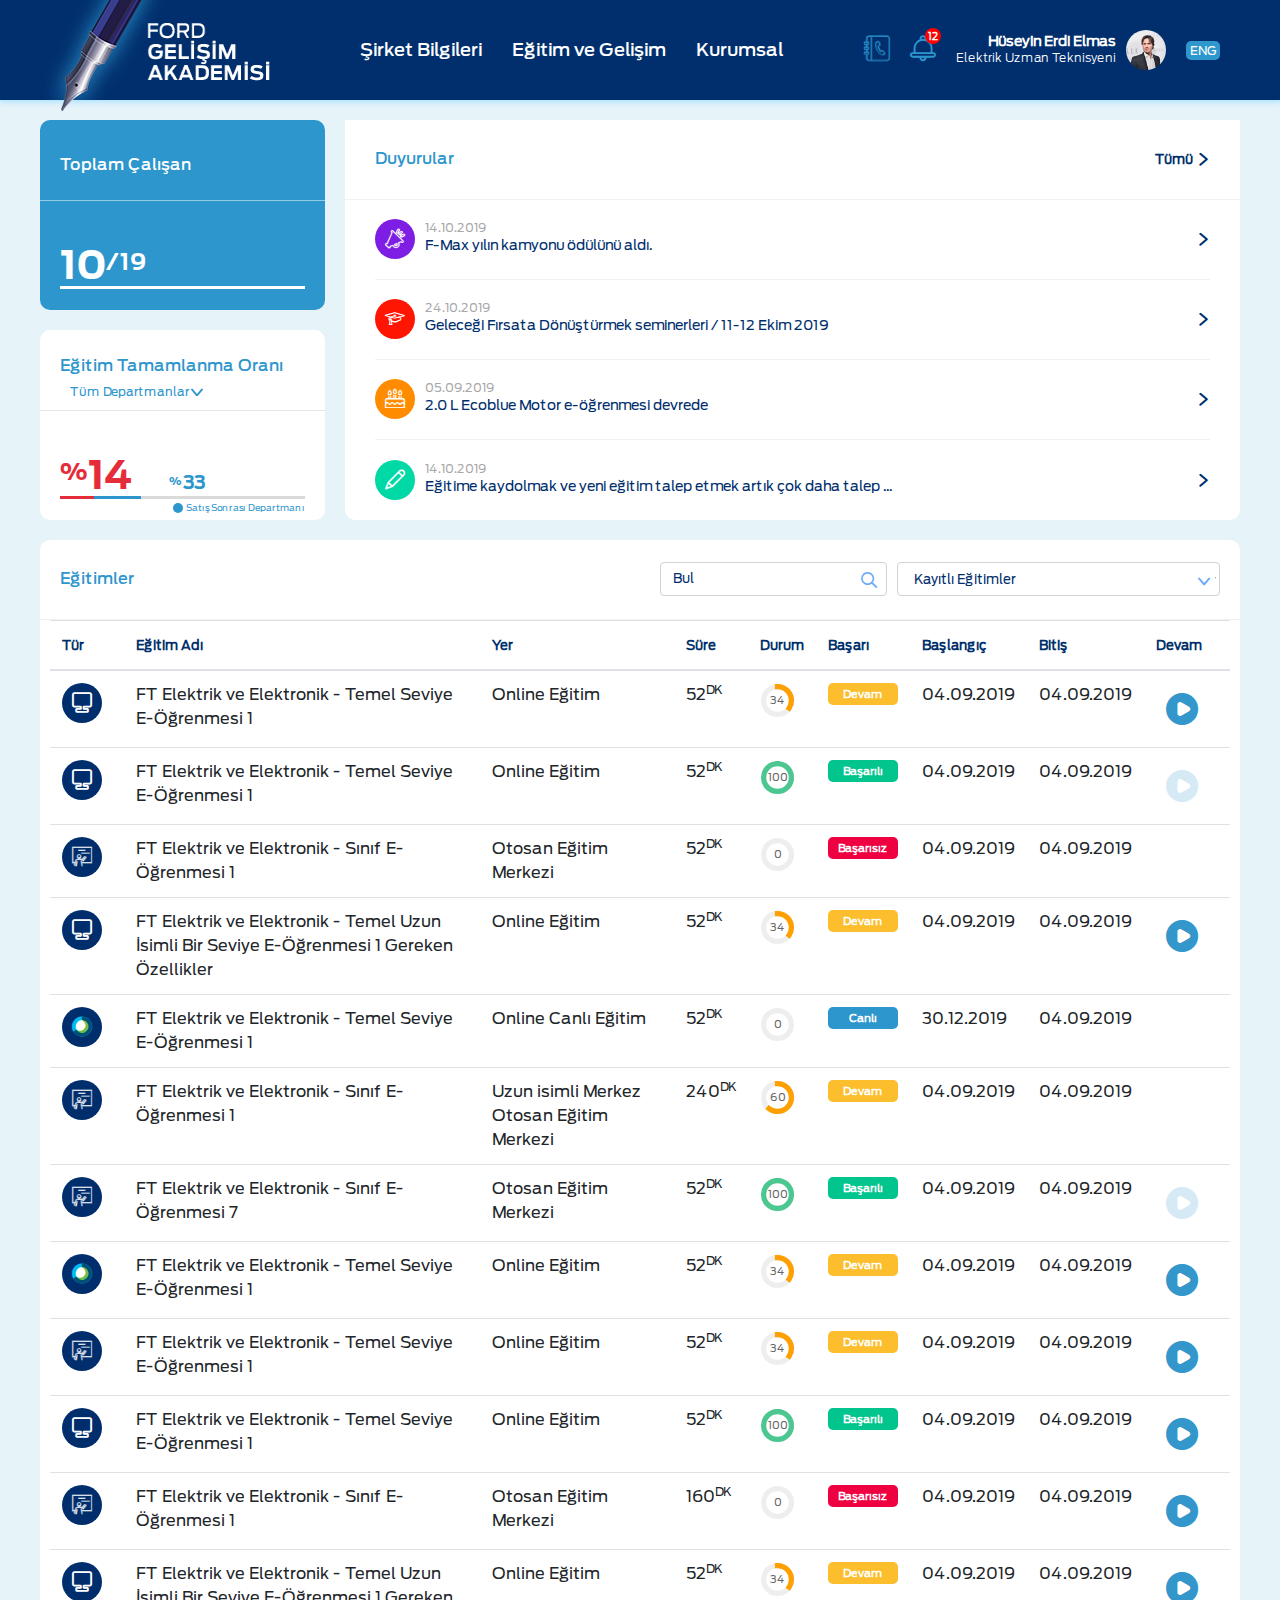
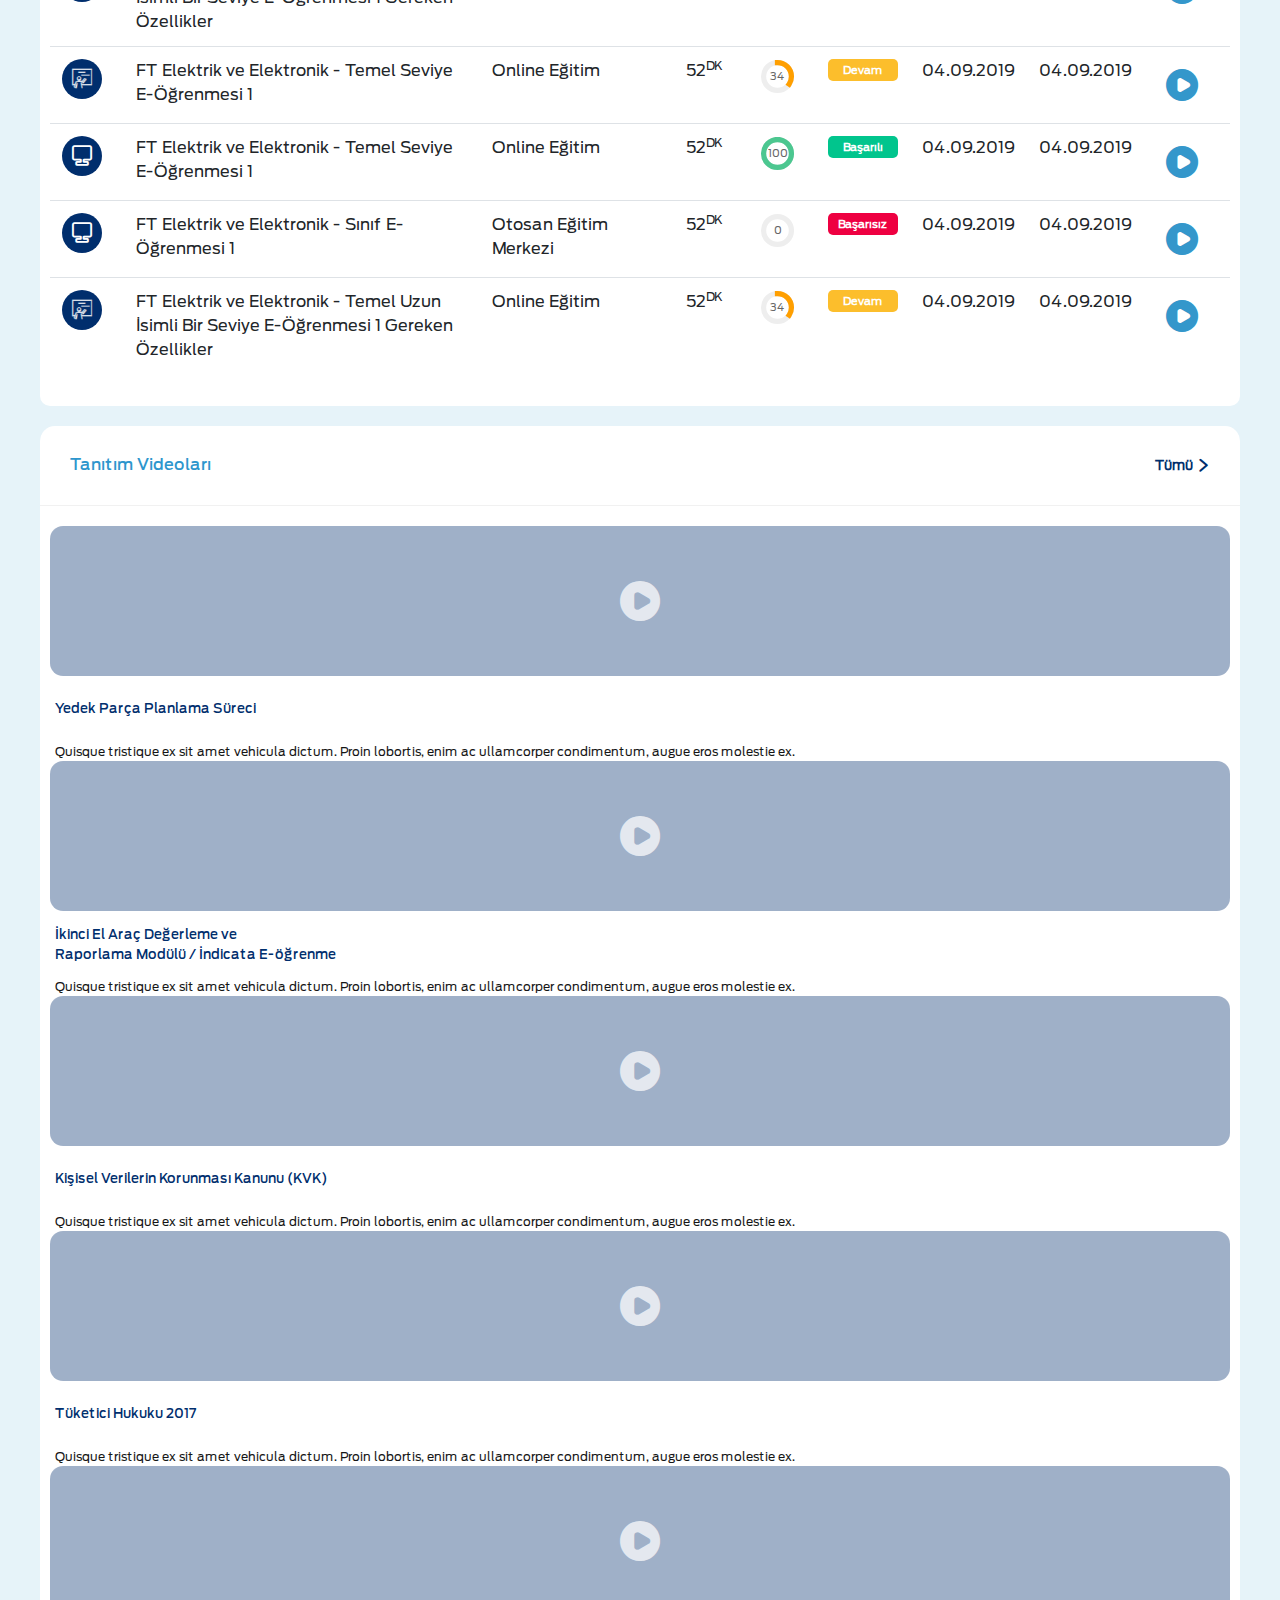
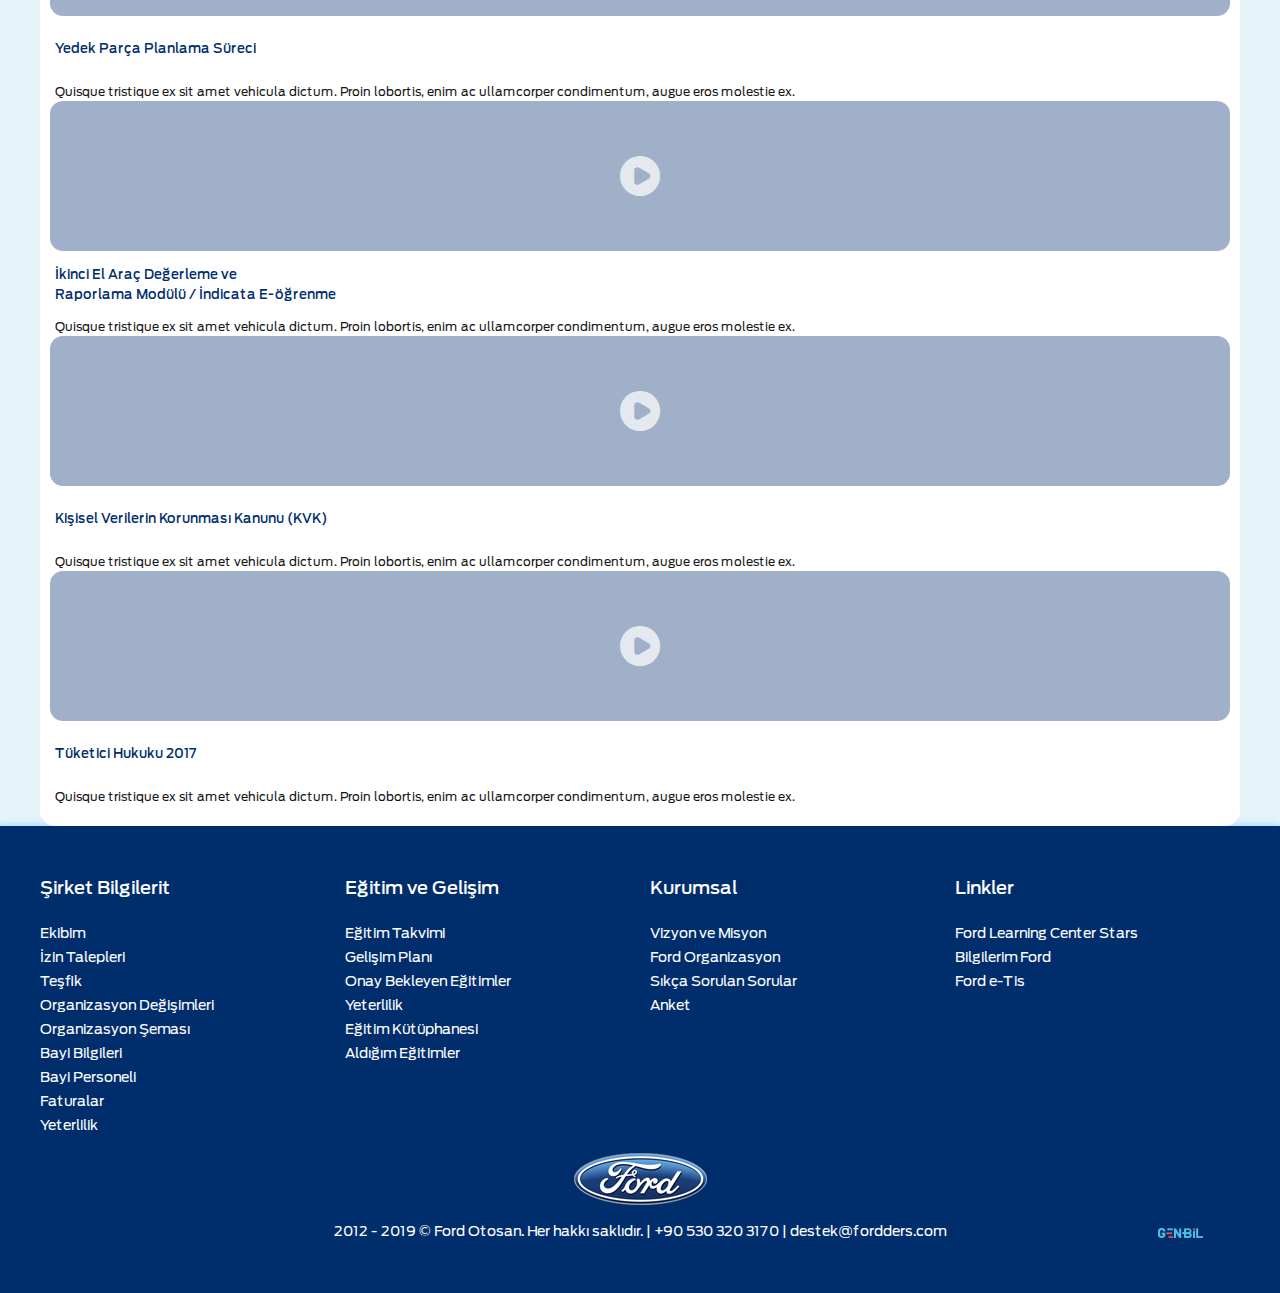
==== index.html @ c9243ebb "init" ====
﻿<!DOCTYPE html>
<html>
<head>
	<title>Ford - Personel</title>
	<meta name="viewport" content="width=device-width, initial-scale=1.0">
	<link rel="stylesheet" href="https://cdn.datatables.net/1.10.20/css/dataTables.bootstrap4.min.css">
	<link rel="stylesheet" href="https://cdn.datatables.net/responsive/2.2.3/css/responsive.bootstrap4.min.css">
	<link href="css/style.css" rel="stylesheet">
	<script src="js/jquery-3.4.1.min.js"></script>
</head>
<body>
	<header>
		<div class="container">
			<div class="row align-items-center">
				<div class="col-5 col-sm-12 col-md-3 col-lg-3 logoArea">
					<img src="img/ford-gelisim-akademi-logo.png" class="img-fluid" alt="Ford Gelişim Akademi" style="margin-bottom: -4%;"/>
				</div>
				<div class="col-xs-12 col-sm-12 col-md-5 col-lg-5 d-none d-md-block d-lg-block">
					<ul class="nav">
						<li>
							<a href="#">Şirket Bilgileri</a>
							<ul>
								<li>
									<a href="#">
										<span class="icon-icon-menu-team"></span> Ekibim
									</a>
								</li>
								<li>
									<a href="#">
										<span class="icon-icon-menu-holiday"></span> İzin Talepleri
									</a>
								</li>
								<li>
									<a href="#">
										<span class="icon-icon-menu-promotion"></span> Teşvik
									</a>
								</li>
								<li>
									<a href="#">
										<span class="icon-icon-menu-organisation-chart"></span> Organizasyon Değişimleri
									</a>
								</li>
								<li>
									<a href="#">
										<span class="icon-icon-menu-organisation"></span> Organizasyon Şeması
									</a>
								</li>
								<li>
									<a href="#">
										<span class="icon-icon-menu-distrubuter"></span> Bayi Bilgileri
									</a>
								</li>
								<li>
									<a href="#">
										<span class="icon-icon-menu-general"></span> Bayi Personeli
									</a>
								</li>
								<li>
									<a href="#">
										<span class="icon-icon-menu-bill"></span> Faturalar
									</a>
								</li>
							</ul>
						</li>
						<li>
							<a href="#">Eğitim ve Gelişim</a>
							<ul>
								<li>
									<a href="#">
										<span class="icon-icon-menu-calendar"></span> Eğitim Takvimi
									</a>
								</li>
								<li>
									<a href="#">
										<span class="icon-icon-menu-improvement"></span> Gelişim Planı
									</a>
								</li>
								<li>
									<a href="#">
										<span class="icon-icon-table-approve"></span> Onay Bekleyen Eğitimler
									</a>
								</li>
								<li>
									<a href="#">
										<span class="icon-icon-menu-qualification"></span> Yeterlilik
									</a>
								</li>
								<li>
									<a href="#">
										<span class="icon-icon-menu-library"></span> Eğitim Kütüphanesi
									</a>
								</li>
								<li>
									<a href="#">
										<span class="icon-icon-menu-achived"></span> Aldığım Eğitimler
									</a>
								</li>
							</ul>
						</li>
						<li>
							<a href="#">Kurumsal</a>
							<ul>
								<li>
									<a href="#">
										<span class="icon-icon-menu-vision"></span> Vizyon ve Misyon
									</a>
								</li>
								<li>
									<a href="#">
										<span class="icon-icon-menu-organisation"></span> Ford Organizasyon
									</a>
								</li>
								<li>
									<a href="#">
										<span class="icon-icon-menu-faq"></span> Sıkça Sorulan Sorular
									</a>
								</li>
								<li>
									<a href="#">
										<span class="icon-icon-menu-survey"></span> Anket
									</a>
								</li>
							</ul>
						</li>
					</ul>
				</div>
				<div class="col-7 col-sm-7 col-md-4 col-lg-4">
					<ul class="notif">
						<li><a href="#"><span class="icon-icon-guide"></span></a></li>
						<li class="natificationSubMenu">
							<a href="#">
								<span class="icon-icon-natification"></span>
								<span class="badge badge-pill badge-danger noti-icon-badge">12</span>
							</a>
							<div class="natificationList">
								<div class="natificationTitle">Bildirimler</div>
								<a href="#" class="natification-link">
									<div class="natificationPaddingArea">
										<div class="natificationButton">
											<div class="natificationTextArea">
												<div class="natificationIcon"><span class="icon-icon-training-web"></span></div>
												<div class="natificationInfo">
													<div class="natificationBaslik">Rekabet Eğitimi</div>
													<div class="natificationDesc">Yeni Online Eğitim videosu
														eklenmiştir. </div>
												</div>
											</div>
										</div>
									</div>
								</a>
								<a href="#" class="natification-link">
									<div class="natificationPaddingArea">
										<div class="natificationButton">
											<div class="natificationTextArea">
												<div class="natificationIcon"><span class="icon-icon-table-request"></span></div>
												<div class="natificationInfo">
													<div class="natificationBaslik">Eğitim Talebi</div>
													<div class="natificationDesc">Emre Ayman, FT Elektirik Elektronik
														Online Eğitimi talep etmiştir.</div>
												</div>
											</div>
										</div>
									</div>
								</a>
								<a href="#" class="natification-link duyuru">
									<div class="natificationPaddingArea">
										<div class="natificationButton">
											<div class="natificationTextArea">
												<div class="natificationIcon"><span class="icon-icon-news-announcement"></span></div>
												<div class="natificationInfo">
													<div class="natificationBaslik">Duyuru</div>
													<div class="natificationDesc">2.0 L Ecoblue motor online eğitim
														videosu 15 Eylül’de yayında.</div>
												</div>
											</div>
										</div>
									</div>
								</a>
								<a href="#" class="allnatification-link text-center">
									<div class="allnatification-link-title">Tümünü Göster</div>
								</a>
							</div>
						</li>
						<li class="d-none d-md-block d-lg-block">
							<a href="#">
								<div class="userArea">
									<div class="userInfoArea text-right">
										<div class="userName">Hüseyin Erdi Elmas</div>
										<div class="userTitle">Elektrik Uzman Teknisyeni</div>
									</div>
									<div class="userImgArea">
										<div class="userImg" style="background-image: url('img/user-image.jpg')"></div>
									</div>
								</div>
							</a>
							<ul class="userSubmenu">
								<li>
									<a href="#">
										<span class="icon-icon-menu-personal"></span> Genel Bilgiler
									</a>
								</li>
								<li>
									<a href="#">
										<span class="icon-icon-menu-contact"></span> İletişim Bilgileri
									</a>
								</li>
								<li>
									<a href="#">
										<span class="icon-icon-menu-other"></span> Diğer Bilgiler
									</a>
								</li>
								<li>
									<a href="#">
										<span class="icon-icon-menu-settings"></span> Ayarlar
									</a>
								</li>
								<li>
									<a href="#">
										<span class="icon-icon-menu-password"></span> Şifre Değiştirme
									</a>
								</li>
								<li class="cikisButonu">
									<a href="#">
										<span class="icon-icon-menu-logout"></span> Çıkış
									</a>
								</li>
							</ul>
						</li>
						<li class="lang d-none d-md-block d-lg-block">
							<a href="#">ENG</a>
							<ul>
								<li>
									<a href="#">
										<span class="icon-icon-lang-turkish"><span class="path1"></span><span class="path2"></span><span class="path3"></span></span> Türkçe
									</a>
								</li>
								<li>
									<a href="#">
										<span class="icon-icon-lang-english"><span class="path1"></span><span class="path2"></span><span class="path3"></span><span class="path4"></span><span class="path5"></span><span class="path6"></span><span class="path7"></span><span class="path8"></span><span class="path9"></span><span class="path10"></span><span class="path11"></span><span class="path12"></span><span class="path13"></span><span class="path14"></span><span class="path15"></span><span class="path16"></span><span class="path17"></span><span class="path18"></span></span> English
									</a>
								</li>
								<li>
									<a href="#">
										<span class="icon-icon-lang-francais"><span class="path1"></span><span class="path2"></span><span class="path3"></span></span> Français
									</a>
								</li>
								<li>
									<a href="#">
										<span class="icon-icon-lang-deutsch"><span class="path1"></span><span class="path2"></span><span class="path3"></span></span> Deutsch
									</a>
								</li>
								<li>
									<a href="#">
										<span class="icon-icon-lang-russian"><span class="path1"></span><span class="path2"></span><span class="path3"></span></span> Pусский
									</a>
								</li>
							</ul>
						</li>
						<li>
							<div class="menu-toggle" id="menu-toggle"><i class="fa fa-bars" aria-hidden="true"></i></div>
						</li>
					</ul>
				</div>
			</div>
		</div>
	</header>
	<div class="mobilMenu">
		<nav>
			
			<div class="row">
				<div class="col-md-12">
					<div class="userArea">
						<div class="userImgArea">
							<div class="userImg" style="background-image: url('img/user-image.jpg')"></div>
						</div>
						<div class="userInfoArea">
							<div class="userName">Hüseyin Erdi Elmas</div>
							<div class="userTitle">Elektrik Uzman Teknisyeni</div>
						</div>
					</div>
				</div>
			</div>
			<div class="row">
				<div class="col-md-12 bt-view">
					<div class="duyuru_box" onclick="showMobilMenu('1')">
						<div class="duyuru_baslik" id="duyuru_baslik_1">Profil</div>
						<div class="minus" id="minus_mobilnav1" style="display: none"><span class="icon-icon-table-dropdown"></span></div>
						<div class="minus" id="plus_mobilnav1"><span class="icon-icon-detail"></span></div>
					</div>
				</div>
			</div>
			<div class="row" id="table_mobilnav1" style="display: none;">
				<div class="col-md-12">
					<ul class="submenu">
						<li>
							<a href="#">
								<span class="icon-icon-menu-personal"></span> Genel Bilgiler
							</a>
						</li>
						<li>
							<a href="#">
								<span class="icon-icon-menu-contact"></span> İletişim Bilgileri
							</a>
						</li>
						<li>
							<a href="#">
								<span class="icon-icon-menu-other"></span> Diğer Bilgiler
							</a>
						</li>
						<li>
							<a href="#">
								<span class="icon-icon-menu-settings"></span> Ayarlar
							</a>
						</li>
						<li>
							<a href="#">
								<span class="icon-icon-menu-password"></span> Şifre Değiştirme
							</a>
						</li>
						<li class="cikisButonu">
							<a href="#">
								<span class="icon-icon-menu-logout"></span> Çıkış
							</a>
						</li>
					</ul>
				</div>
			</div>
			<div class="row">
				<div class="col-md-12 bt-view">
					<div class="duyuru_box" onclick="showMobilMenu('2')">
						<div class="duyuru_baslik" id="duyuru_baslik_2">Şirket Bilgileri</div>
						<div class="minus" id="minus_mobilnav2" style="display: none"><span class="icon-icon-table-dropdown"></span></div>
						<div class="minus" id="plus_mobilnav2"><span class="icon-icon-detail"></span></div>
					</div>
				</div>
			</div>
			<div class="row" id="table_mobilnav2" style="display: none;">
				<div class="col-md-12">
					<ul class="submenu">
						<li>
							<a href="#">
								<span class="icon-icon-menu-team"></span> Ekibim
							</a>
						</li>
						<li>
							<a href="#">
								<span class="icon-icon-menu-holiday"></span> İzin Talepleri
							</a>
						</li>
						<li>
							<a href="#">
								<span class="icon-icon-menu-promotion"></span> Teşvik
							</a>
						</li>
						<li>
							<a href="#">
								<span class="icon-icon-menu-organisation-chart"></span> Organizasyon Değişimleri
							</a>
						</li>
						<li>
							<a href="#">
								<span class="icon-icon-menu-organisation"></span> Organizasyon Şeması
							</a>
						</li>
						<li>
							<a href="#">
								<span class="icon-icon-menu-distrubuter"></span> Bayi Bilgileri
							</a>
						</li>
						<li>
							<a href="#">
								<span class="icon-icon-menu-general"></span> Bayi Personeli
							</a>
						</li>
						<li>
							<a href="#">
								<span class="icon-icon-menu-bill"></span> Faturalar
							</a>
						</li>
					</ul>
				</div>
			</div>
			<div class="row">
				<div class="col-md-12 bt-view">
					<div class="duyuru_box" onclick="showMobilMenu('3')">
						<div class="duyuru_baslik" id="duyuru_baslik_3">Eğitim ve Gelişim</div>
						<div class="minus" id="minus_mobilnav3" style="display: none"><span class="icon-icon-table-dropdown"></span></div>
						<div class="minus" id="plus_mobilnav3"><span class="icon-icon-detail"></span></div>
					</div>
				</div>
			</div>
			<div class="row" id="table_mobilnav3" style="display: none;">
				<div class="col-md-12">
					<ul class="submenu">
						<li>
							<a href="#">
								<span class="icon-icon-menu-calendar"></span> Eğitim Takvimi
							</a>
						</li>
						<li>
							<a href="#">
								<span class="icon-icon-menu-improvement"></span> Gelişim Planı
							</a>
						</li>
						<li>
							<a href="#">
								<span class="icon-icon-table-approve"></span> Onay Bekleyen Eğitimler
							</a>
						</li>
						<li>
							<a href="#">
								<span class="icon-icon-menu-qualification"></span> Yeterlilik
							</a>
						</li>
						<li>
							<a href="#">
								<span class="icon-icon-menu-library"></span> Eğitim Kütüphanesi
							</a>
						</li>
						<li>
							<a href="#">
								<span class="icon-icon-menu-achived"></span> Aldığım Eğitimler
							</a>
						</li>
					</ul>
				</div>
			</div>
			<div class="row">
				<div class="col-md-12 bt-view">
					<div class="duyuru_box" onclick="showMobilMenu('4')">
						<div class="duyuru_baslik" id="duyuru_baslik_4">Kurumsal</div>
						<div class="minus" id="minus_mobilnav4" style="display: none"><span class="icon-icon-table-dropdown"></span></div>
						<div class="minus" id="plus_mobilnav4"><span class="icon-icon-detail"></span></div>
					</div>
				</div>
			</div>
			<div class="row" id="table_mobilnav4" style="display: none;">
				<div class="col-md-12">
					<ul class="submenu">
						<li>
							<a href="#">
								<span class="icon-icon-menu-vision"></span> Vizyon ve Misyon
							</a>
						</li>
						<li>
							<a href="#">
								<span class="icon-icon-menu-organisation"></span> Ford Organizasyon
							</a>
						</li>
						<li>
							<a href="#">
								<span class="icon-icon-menu-faq"></span> Sıkça Sorulan Sorular
							</a>
						</li>
						<li>
							<a href="#">
								<span class="icon-icon-menu-survey"></span> Anket
							</a>
						</li>
					</ul>
				</div>
			</div>
			<div class="row">
				<div class="col-md-12 bt-view">
					<div class="duyuru_box" onclick="showMobilMenu('5')">
						<div class="duyuru_baslik" id="duyuru_baslik_5">Dil Seçimi</div>
						<div class="minus" id="minus_mobilnav5" style="display: none"><span class="icon-icon-table-dropdown"></span></div>
						<div class="minus" id="plus_mobilnav5"><span class="icon-icon-detail"></span></div>
					</div>
				</div>
			</div>
			<div class="row" id="table_mobilnav5" style="display: none;">
				<div class="col-md-12">
					<ul class="submenu langMenu">
						<li>
							<a href="#">
								<span class="icon-icon-lang-turkish"><span class="path1"></span><span class="path2"></span><span class="path3"></span></span> Türkçe
							</a>
						</li>
						<li>
							<a href="#">
								<span class="icon-icon-lang-english"><span class="path1"></span><span class="path2"></span><span class="path3"></span><span class="path4"></span><span class="path5"></span><span class="path6"></span><span class="path7"></span><span class="path8"></span><span class="path9"></span><span class="path10"></span><span class="path11"></span><span class="path12"></span><span class="path13"></span><span class="path14"></span><span class="path15"></span><span class="path16"></span><span class="path17"></span><span class="path18"></span></span> English
							</a>
						</li>
						<li>
							<a href="#">
								<span class="icon-icon-lang-francais"><span class="path1"></span><span class="path2"></span><span class="path3"></span></span> Français
							</a>
						</li>
						<li>
							<a href="#">
								<span class="icon-icon-lang-deutsch"><span class="path1"></span><span class="path2"></span><span class="path3"></span></span> Deutsch
							</a>
						</li>
						<li>
							<a href="#">
								<span class="icon-icon-lang-russian"><span class="path1"></span><span class="path2"></span><span class="path3"></span></span> Pусский
							</a>
						</li>
					</ul>
				</div>
			</div>
		</nav>
	</div>
	<section class="infoArea">
		<div class="container">
			<div class="row">
				<div class="col-xs-12 col-sm-12 col-md-12 col-lg-3">
					<div class="row d-none d-sm-none d-md-flex d-lg-flex">
						<div class="col-xs-12 col-sm-12 col-md-12 col-lg-12 mt-4">
							<div class="bayiToplamCalisan">
								<div class="dashboardHeader">
									<div class="dashboardHeaderContent">
										<div class="calisanBaslik">Toplam Çalışan</div>
									</div>
								</div>
								<hr />
								<div class="calisanSayisiAlani">
									<div class="calisanSayisi">10<sup>/19</sup></div>
									<div id="totalEmpChart_1" class="chartGraphic empGraphic" data-percent1="10" data-percent2="19"></div>
									<div class="clearfix"></div>
									<div class="borderBottomGraphicBg" style="background: white;"></div>
								</div>
							</div>
						</div>
						<div class="col-xs-12 col-sm-12 col-md-12 col-lg-12 mt-4">
							<div class="egitimTamamlanmaOrani">
								<div class="dashboardHeader">
									<div class="dashboardHeaderContent">
										<div class="egitimBaslik">Eğitim Tamamlanma Oranı</div>
										<div class="departmanSecimAlani">
											<select class="form-control departmanSecimiYap" id="departmanSecimiYap_1" onchange="getGrapich(1)">
												<option value="all">Tüm Departmanlar</option>
												<option value="satis">Satış</option>
												<option value="diger">Diğer</option>
											</select>
										</div>
									</div>
								</div>
								<hr />
								<div class="tamamlananEgitimAlani tumDepartmanlar">
									<div class="egitimSayisi td"><sup>%</sup>14</div>
									<div id="allDepChart_1" class="chartGraphic" data-percent1="14" data-percent2="33"></div>
									<div class="satisSonrasiOrani tekdeger"><sup>%</sup>33</div>
									<div class="clearfix"></div>
									<div class="borderBottomGraphicBg"></div>
									<div class="borderBottomGraphicValue" style="height: 3px;width: 14%;background: #e42c3b;z-index: 10;position: absolute;"></div>
									<div class="borderBottomGraphicValue2" style="height: 3px;width: 33%;background: #2d96cd;z-index: 9;position: absolute;"></div>
									<ul class="infoText">
										<li>Satış Sonrası Departmanı</li>
									</ul>
								</div>
								<div class="tamamlananEgitimAlani satisDepartmani" style="display: none;">
									<div class="egitimSayisi sd"><sup>%</sup>54</div>
									<div id="salesDepChart_1" class="chartGraphic" data-percent1="54" data-percent2="85"></div>
									<div class="satisSonrasiOrani tekdeger"><sup>%</sup>85</div>
									<div class="clearfix"></div>
									<div class="borderBottomGraphicBg"></div>
									<div class="borderBottomGraphicValue" style="height: 3px;width: 54%;background: #09b409;z-index: 10;position: absolute;"></div>
									<div class="borderBottomGraphicValue2" style="height: 3px;width: 85%;background: #2d96cd;z-index: 9;position: absolute;"></div>
									<ul class="infoText">
										<li>Satış Sonrası Departmanı</li>
									</ul>
								</div>
								<div class="tamamlananEgitimAlani digerDepartmani" style="display: none;">
									<div class="egitimSayisi dd"><sup>%</sup>32</div>
									<div id="otherDepChart_1" class="chartGraphic" data-percent1="32" data-percent2="73"></div>
									<div class="satisSonrasiOrani tekdeger"><sup>%</sup>73</div>
									<div class="clearfix"></div>
									<div class="borderBottomGraphicBg"></div>
									<div class="borderBottomGraphicValue" style="height: 3px;width: 32%;background: #072f62;z-index: 10;position: absolute;"></div>
									<div class="borderBottomGraphicValue2" style="height: 3px;width: 73%;background: #2d96cd;z-index: 9;position: absolute;"></div>
									<ul class="infoText">
										<li>Satış Sonrası Departmanı</li>
									</ul>
								</div>
							</div>
						</div>
					</div>
					<div class="row d-flex d-sm-flex d-md-none d-lg-none">
						<div class="col-xs-12 col-sm-12 col-md-12 col-lg-12">
							<div class="topGraphicArea">
								<div class="col-xs-12 col-sm-12 col-md-12 col-lg-12 px-0">
									<div class="bayiToplamCalisan">
										<div class="dashboardHeader">
											<div class="dashboardHeaderContent">
												<div class="calisanBaslik">Toplam Çalışan</div>
											</div>
										</div>
										<hr />
										<div class="calisanSayisiAlani">
											<div class="calisanSayisi">10<sup>/19</sup></div>
											<div id="totalEmpChart_2" class="chartGraphic empGraphic" data-percent1="10" data-percent2="19"></div>
											<div class="clearfix"></div>
											<div class="borderBottomGraphicBg" style="background: white;"></div>
										</div>
									</div>
								</div>
								<div class="col-xs-12 col-sm-12 col-md-12 col-lg-12 px-0">
									<div class="egitimTamamlanmaOrani">
										<div class="dashboardHeader">
											<div class="dashboardHeaderContent">
												<div class="egitimBaslik">Eğitim Tamamlanma Oranı</div>
												<div class="departmanSecimAlani">
													<select class="form-control departmanSecimiYap" id="departmanSecimiYap_2" onchange="getGrapich(2)">
														<option value="all">Tüm Departmanlar</option>
														<option value="satis">Satış</option>
														<option value="diger">Diğer</option>
													</select>
												</div>
											</div>
										</div>
										<hr />
										<div class="tamamlananEgitimAlani tumDepartmanlar">
											<div class="egitimSayisi td"><sup>%</sup>14</div>
											<div id="allDepChart_2" class="chartGraphic" data-percent1="14" data-percent2="33"></div>
											<div class="satisSonrasiOrani tekdeger"><sup>%</sup>33</div>
											<div class="clearfix"></div>
											<div class="borderBottomGraphicBg"></div>
											<div class="borderBottomGraphicValue" style="height: 3px;width: 14%;background: #e42c3b;z-index: 10;position: absolute;"></div>
											<div class="borderBottomGraphicValue2" style="height: 3px;width: 33%;background: #2d96cd;z-index: 9;position: absolute;"></div>
											<ul class="infoText">
												<li>Satış Sonrası Departmanı</li>
											</ul>
										</div>
										<div class="tamamlananEgitimAlani satisDepartmani" style="display: none;">
											<div class="egitimSayisi sd"><sup>%</sup>54</div>
											<div id="salesDepChart_2" class="chartGraphic" data-percent1="54" data-percent2="85"></div>
											<div class="satisSonrasiOrani tekdeger"><sup>%</sup>85</div>
											<div class="clearfix"></div>
											<div class="borderBottomGraphicBg"></div>
											<div class="borderBottomGraphicValue" style="height: 3px;width: 54%;background: #09b409;z-index: 10;position: absolute;"></div>
											<div class="borderBottomGraphicValue2" style="height: 3px;width: 85%;background: #2d96cd;z-index: 9;position: absolute;"></div>
											<ul class="infoText">
												<li>Satış Sonrası Departmanı</li>
											</ul>
										</div>
										<div class="tamamlananEgitimAlani digerDepartmani" style="display: none;">
											<div class="egitimSayisi dd"><sup>%</sup>32</div>
											<div id="otherDepChart_2" class="chartGraphic" data-percent1="32" data-percent2="73"></div>
											<div class="satisSonrasiOrani tekdeger"><sup>%</sup>73</div>
											<div class="clearfix"></div>
											<div class="borderBottomGraphicBg"></div>
											<div class="borderBottomGraphicValue" style="height: 3px;width: 32%;background: #072f62;z-index: 10;position: absolute;"></div>
											<div class="borderBottomGraphicValue2" style="height: 3px;width: 73%;background: #2d96cd;z-index: 9;position: absolute;"></div>
											<ul class="infoText">
												<li>Satış Sonrası Departmanı</li>
											</ul>
										</div>
									</div>
								</div>
							</div>
						</div>
					</div>
				</div>
				<div class="col-xs-12 col-sm-12 col-md-12 col-lg-9 mt-4">
					<div class="duyuruButton titleArea">
						<div class="duyuruTextArea">
							<div class="duyuruInfo">
								<div class="duyuruAnaBaslik">Duyurular</div>
							</div>
						</div>
						<a href="#">
							<div class="arrow">
									<div class="tumDuyurular">Tümü</div>
									<span class="icon-icon-detail"></span>
							</div>
						</a>
					</div>
					<a href="#" class="duyuru-link">
						<div class="duyuruPaddingArea">
							<div class="duyuruButton">
								<div class="duyuruTextArea">
									<div class="duyuruIcon"><span class="icon-icon-news-announcement"></span></div>
									<div class="duyuruInfo">
										<div class="duyuruTarih">14.10.2019</div>
										<div class="duyuruBaslik">F-Max yılın kamyonu ödülünü aldı.</div>
									</div>
								</div>
								<div class="arrow"><span class="icon-icon-detail"></span></div>
							</div>
						</div>
					</a>
					<a href="#" class="duyuru-link">
						<div class="duyuruPaddingArea">
							<div class="duyuruButton">
								<div class="duyuruTextArea">
									<div class="duyuruIcon"><span class="icon-icon-news-seminar"></span></div>
									<div class="duyuruInfo">
										<div class="duyuruTarih">24.10.2019</div>
										<div class="duyuruBaslik">Geleceği Fırsata Dönüştürmek seminerleri / 11-12 Ekim 2019</div>
									</div>
								</div>
								<div class="arrow"><span class="icon-icon-detail"></span></div>
							</div>
						</div>
					</a>
					<a href="#" class="duyuru-link">
						<div class="duyuruPaddingArea">
							<div class="duyuruButton">
								<div class="duyuruTextArea">
									<div class="duyuruIcon"><span class="icon-icon-news-birthday"></span></div>
									<div class="duyuruInfo">
										<div class="duyuruTarih">05.09.2019</div>
										<div class="duyuruBaslik">2.0 L Ecoblue Motor e-öğrenmesi devrede</div>
									</div>
								</div>
								<div class="arrow"><span class="icon-icon-detail"></span></div>
							</div>
						</div>
					</a>
					<a href="#" class="duyuru-link">
						<div class="duyuruPaddingArea">
							<div class="duyuruButton">
								<div class="duyuruTextArea">
									<div class="duyuruIcon"><span class="icon-icon-news-training"></span></div>
									<div class="duyuruInfo">
										<div class="duyuruTarih">14.10.2019</div>
										<div class="duyuruBaslik">Eğitime kaydolmak ve yeni eğitim talep etmek artık çok daha talep ...</div>
									</div>
								</div>
								<div class="arrow"><span class="icon-icon-detail"></span></div>
							</div>
						</div>
					</a>
				</div>
			</div>
		</div>
	</section>
	<section class="tableArea mt-4">
		<div class="container my-3">
			<div class="row align-items-center py-3 eduTitleArea">
				<div class="col-xs-12 col-sm-12 col-md-4 col-lg-4 eduTitleTextArea">
					<div class="egitimlerBaslik">Eğitimler</div>
				</div>
				<div class="col-xs-12 col-sm-12 col-md-6 offset-md-2 col-lg-6 offset-md-2">
					<div class="row">
						<div class="col-xs-12 col-sm-12 col-md-5 col-lg-5 tableSearchArea">
							<div class="inner-addon right-addon">
								<span class="icon-icon-table-search"></span>
					          	<input type="text" name="tableSearch" id="tableSearch" class="form-control" placeholder="Bul" />
					        </div>
						</div>
						<div class="col-xs-12 col-sm-12 col-md-7 col-lg-7 tableCategoryArea">
							<select class="form-control" id="tableCategory">
						      <option>Kayıtlı Eğitimler</option>
						      <option>Onay Bekleyen Eğitimler</option>
						      <option>Tamamlanması Gereken Eğitimler</option>
						    </select>
							<span class="icon-icon-table-dropdown"></span>
						</div>
					</div>
				</div>
			</div>
			<div class="row pb-3">
				<div class="col-xs-12 col-sm-12 col-md-12 col-lg-12">
					<table class="table display responsive" id="dataTablePersonel">
						<thead>
							<tr>
								<th class="all"><div class="tableTitle">Tür</div></th>
								<th class="min-phone-l"><div class="tableTitle">Eğitim Adı</div></th>
								<th class="desktop"><div class="tableTitle">Yer</div></th>
								<th class="desktop"><div class="tableTitle">Süre</div></th>
								<th class="desktop"><div class="tableTitle">Durum</div></th>
								<th class="desktop"><div class="tableTitle">Başarı</div></th>
								<th class="desktop"><div class="tableTitle">Başlangıç</div></th>
								<th class="desktop"><div class="tableTitle">Bitiş</div></th>
								<th class="desktop"><div class="tableTitle">Devam</div></th>
							</tr>
						</thead>
						<tbody>
							<tr>
								<td><span class="icon-icon-training-web"></span></td>
								<td>FT Elektrik ve Elektronik - Temel Seviye E-Öğrenmesi 1</td>
								<td>Online Eğitim</td>
								<td>52<sup>DK</sup></td>
								<td><div id="durumChart_1" data-percent="34"></div></td>
								<td><div class="durumDevam">Devam</div></td>
								<td>04.09.2019</td>
								<td>04.09.2019</td>
								<td><a href="#"><span class="icon-icon-play"></span></a></td>
							</tr>
							<tr>
								<td><span class="icon-icon-training-web"></span></td>
								<td>FT Elektrik ve Elektronik - Temel Seviye E-Öğrenmesi 1</td>
								<td>Online Eğitim</td>
								<td>52<sup>DK</sup></td>
								<td><div id="durumChart_2" data-percent="100"></div></td>
								<td><div class="durumBasarili">Başarılı</div></td>
								<td>04.09.2019</td>
								<td>04.09.2019</td>
								<td class="completed"><span class="icon-icon-play"></span></td>
							</tr>
							<tr>
								<td><span class="icon-icon-training-class"></span></td>
								<td>FT Elektrik ve Elektronik - Sınıf E-Öğrenmesi 1</td>
								<td>Otosan Eğitim Merkezi</td>
								<td>52<sup>DK</sup></td>
								<td><div id="durumChart_3" data-percent="0"></div></td>
								<td><div class="durumBasarisiz">Başarısız</div></td>
								<td>04.09.2019</td>
								<td>04.09.2019</td>
								<td></td>
							</tr>
							<tr>
								<td><span class="icon-icon-training-web"></span></td>
								<td>FT Elektrik ve Elektronik - Temel Uzun İsimli Bir Seviye
									E-Öğrenmesi 1 Gereken Özellikler
								</td>
								<td>Online Eğitim</td>
								<td>52<sup>DK</sup></td>
								<td><div id="durumChart_4" data-percent="34"></div></td>
								<td><div class="durumDevam">Devam</div></td>
								<td>04.09.2019</td>
								<td>04.09.2019</td>
								<td><span class="icon-icon-play"></span></td>
							</tr>
							<tr>
								<td><span class="icon-icon-table-online"><span class="path1"></span><span class="path2"></span><span class="path3"></span><span class="path4"></span></span></td>
								<td>FT Elektrik ve Elektronik - Temel Seviye E-Öğrenmesi 1</td>
								<td>Online Canlı Eğitim</td>
								<td>52<sup>DK</sup></td>
								<td><div id="durumChart_5" data-percent="0"></div></td>
								<td><div class="durumCanli">Canlı</div></td>
								<td><div id="startDate_1" data-countdown="30.12.2019">30.12.2019</div></td>
								<td>04.09.2019</td>
								<td class="time"><div id="countdown_1"></div></td>
							</tr>
							<tr class="grupEgitim" onclick="showGrup('1')">
								<td><span class="icon-icon-training-class"></span></td>
								<td>FT Elektrik ve Elektronik - Sınıf E-Öğrenmesi 1</td>
								<td>Uzun isimli Merkez
									Otosan Eğitim Merkezi</td>
								<td>240<sup>DK</sup></td>
								<td><div id="durumChart_6" data-percent="60"></div></td>
								<td><div class="durumDevam">Devam</div></td>
								<td>04.09.2019</td>
								<td>04.09.2019</td>
								<td></td>
							</tr>
							<tr class="grupEgitim_1 spanHide" style="display: none;">
								<td><span class="icon-icon-training-web"></span></td>
								<td>Grup Eğitim Eğitim Başlığı - 1. Gün	</td>
								<td>Otosan Eğitim Merkezi</td>
								<td>50<sup>DK</sup></td>
								<td><div id="durumChart_7" data-percent="70"></div></td>
								<td></td>
								<td>04.09.2019</td>
								<td>04.09.2019</td>
								<td></td>
							</tr>
							<tr class="grupEgitim_1 spanHide" style="display: none;">
								<td><span class="icon-icon-training-web"></span></td>
								<td>Grup Eğitim Eğitim Başlığı - 2. Gün</td>
								<td>Otosan Eğitim Merkezi</td>
								<td>50<sup>DK</sup></td>
								<td><div id="durumChart_8" data-percent="80"></div></td>
								<td></td>
								<td>04.09.2019</td>
								<td>04.09.2019</td>
								<td></td>
							</tr>
							<tr class="grupEgitim_1 spanHide" style="display: none;">
								<td><span class="icon-icon-training-web"></span></td>
								<td>Grup Eğitim Eğitim Başlığı - 3. Gün</td>
								<td>Otosan Eğitim Merkezi</td>
								<td>60<sup>DK</sup></td>
								<td><div id="durumChart_9" data-percent="50"></div></td>
								<td></td>
								<td>04.09.2019</td>
								<td>04.09.2019</td>
								<td></td>
							</tr>
							<tr class="grupEgitim_1 spanHide" style="display: none;">
								<td><span class="icon-icon-training-web"></span></td>
								<td>Grup Eğitim Eğitim Başlığı - 4. Gün</td>
								<td>Otosan Eğitim Merkezi</td>
								<td>80<sup>DK</sup></td>
								<td><div id="durumChart_10" data-percent="40"></div></td>
								<td></td>
								<td>04.09.2019</td>
								<td>04.09.2019</td>
								<td></td>
							</tr>
							<tr>
								<td><span class="icon-icon-training-class"></span></td>
								<td>FT Elektrik ve Elektronik - Sınıf E-Öğrenmesi 7</td>
								<td>Otosan Eğitim Merkezi</td>
								<td>52<sup>DK</sup></td>
								<td><div id="durumChart_11" data-percent="100"></div></td>
								<td><div class="durumBasarili">Başarılı</div></td>
								<td>04.09.2019</td>
								<td>04.09.2019</td>
								<td class="completed"><span class="icon-icon-play"></span></td>
							</tr>
							<tr>
								<td><span class="icon-icon-table-online"><span class="path1"></span><span class="path2"></span><span class="path3"></span><span class="path4"></span></span></td>
								<td>FT Elektrik ve Elektronik - Temel Seviye E-Öğrenmesi 1</td>
								<td>Online Eğitim</td>
								<td>52<sup>DK</sup></td>
								<td><div id="durumChart_12" data-percent="34"></div></td>
								<td><div class="durumDevam">Devam</div></td>
								<td>04.09.2019</td>
								<td>04.09.2019</td>
								<td><span class="icon-icon-play"></span></td>
							</tr>
							<tr>
								<td><span class="icon-icon-training-class"></span></td>
								<td>FT Elektrik ve Elektronik - Temel Seviye E-Öğrenmesi 1</td>
								<td>Online Eğitim</td>
								<td>52<sup>DK</sup></td>
								<td><div id="durumChart_13" data-percent="34"></div></td>
								<td><div class="durumDevam">Devam</div></td>
								<td>04.09.2019</td>
								<td>04.09.2019</td>
								<td><span class="icon-icon-play"></span></td>
							</tr>
							<tr>
								<td><span class="icon-icon-training-web"></span></td>
								<td>FT Elektrik ve Elektronik - Temel Seviye E-Öğrenmesi 1</td>
								<td>Online Eğitim</td>
								<td>52<sup>DK</sup></td>
								<td><div id="durumChart_14" data-percent="100"></div></td>
								<td><div class="durumBasarili">Başarılı</div></td>
								<td>04.09.2019</td>
								<td>04.09.2019</td>
								<td><span class="icon-icon-play"></span></td>
							</tr>
							<tr>
								<td><span class="icon-icon-training-class"></span></td>
								<td>FT Elektrik ve Elektronik - Sınıf E-Öğrenmesi 1</td>
								<td>Otosan Eğitim Merkezi</td>
								<td>160<sup>DK</sup></td>
								<td><div id="durumChart_15" data-percent="0"></div></td>
								<td><div class="durumBasarisiz">Başarısız</div></td>
								<td>04.09.2019</td>
								<td>04.09.2019</td>
								<td><span class="icon-icon-play"></span></td>
							</tr>
							<tr>
								<td><span class="icon-icon-training-web"></span></td>
								<td>FT Elektrik ve Elektronik - Temel Uzun İsimli Bir Seviye
									E-Öğrenmesi 1 Gereken Özellikler
								</td>
								<td>Online Eğitim</td>
								<td>52<sup>DK</sup></td>
								<td><div id="durumChart_16" data-percent="34"></div></td>
								<td><div class="durumDevam">Devam</div></td>
								<td>04.09.2019</td>
								<td>04.09.2019</td>
								<td><span class="icon-icon-play"></span></td>
							</tr>
							<tr>
								<td><span class="icon-icon-training-class"></span></td>
								<td>FT Elektrik ve Elektronik - Temel Seviye E-Öğrenmesi 1</td>
								<td>Online Eğitim</td>
								<td>52<sup>DK</sup></td>
								<td><div id="durumChart_17" data-percent="34"></div></td>
								<td><div class="durumDevam">Devam</div></td>
								<td>04.09.2019</td>
								<td>04.09.2019</td>
								<td><span class="icon-icon-play"></span></td>
							</tr>
							<tr>
								<td><span class="icon-icon-training-web"></span></td>
								<td>FT Elektrik ve Elektronik - Temel Seviye E-Öğrenmesi 1</td>
								<td>Online Eğitim</td>
								<td>52<sup>DK</sup></td>
								<td><div id="durumChart_18" data-percent="100"></div></td>
								<td><div class="durumBasarili">Başarılı</div></td>
								<td>04.09.2019</td>
								<td>04.09.2019</td>
								<td><span class="icon-icon-play"></span></td>
							</tr>
							<tr>
								<td><span class="icon-icon-training-web"></span></td>
								<td>FT Elektrik ve Elektronik - Sınıf E-Öğrenmesi 1</td>
								<td>Otosan Eğitim Merkezi</td>
								<td>52<sup>DK</sup></td>
								<td><div id="durumChart_19" data-percent="0"></div></td>
								<td><div class="durumBasarisiz">Başarısız</div></td>
								<td>04.09.2019</td>
								<td>04.09.2019</td>
								<td><span class="icon-icon-play"></span></td>
							</tr>
							<tr>
								<td><span class="icon-icon-training-class"></span></td>
								<td>FT Elektrik ve Elektronik - Temel Uzun İsimli Bir Seviye
									E-Öğrenmesi 1 Gereken Özellikler
								</td>
								<td>Online Eğitim</td>
								<td>52<sup>DK</sup></td>
								<td><div id="durumChart_20" data-percent="34"></div></td>
								<td><div class="durumDevam">Devam</div></td>
								<td>04.09.2019</td>
								<td>04.09.2019</td>
								<td><span class="icon-icon-play"></span></td>
							</tr>
						</tbody>
					</table>
				</div>
			</div>
		</div>
	</section>
	<section class="VideoArea mt-4">
		<div class="container">
			<div class="row">
				<div class="col-xs-12 col-sm-12 col-md-12 col-lg-12">
					<div class="duyuruButton videoAreaTop">
						<div class="duyuruTextArea">
							<div class="duyuruInfo">
								<div class="duyuruAnaBaslik">Tanıtım Videoları</div>
							</div>
						</div>
						<div class="arrow">
							<a href="#">
								<div class="tumDuyurular">Tümü</div>
								<span class="icon-icon-detail"></span>
							</a>
						</div>
					</div>
					<div class="videolar">
						<div class="col-xs-12 col-sm-12 col-md-12 col-lg-12">
							<a href="#">
								<div class="imageSecVideoBg">
									<div class="sec-video-name"><span class="icon-icon-play"></span></div>
									<div class="videoThumbImg" style="background-image: url('img/ford-video-thumb.jpg');position: relative;z-index: -1;"></div>
								</div>
							</a>
							<div class="videoAreaTitle my-3"><span>Yedek Parça Planlama Süreci</span></div>
							<div class="videoAreaDesc">Quisque tristique ex sit amet vehicula dictum. Proin lobortis, enim ac ullamcorper condimentum, augue eros molestie ex.</div>
						</div>
						<div class="col-xs-12 col-sm-12 col-md-12 col-lg-12">
							<a href="#">
								<div class="imageSecVideoBg">
									<div class="sec-video-name"><span class="icon-icon-play"></span></div>
									<div class="videoThumbImg" style="background-image: url('img/ford-video-thumb2.jpg');position: relative;z-index: -1;"></div>
								</div>
							</a>
							<div class="videoAreaTitle my-3"><span>İkinci El Araç Değerleme ve<br>
								Raporlama Modülü / İndicata E-öğrenme</span>
							</div>
							<div class="videoAreaDesc">Quisque tristique ex sit amet vehicula dictum. Proin lobortis, enim ac ullamcorper condimentum, augue eros molestie ex.</div>
						</div>
						<div class="col-xs-12 col-sm-12 col-md-12 col-lg-12">
							<a href="#">
								<div class="imageSecVideoBg">
									<div class="sec-video-name"><span class="icon-icon-play"></span></div>
									<div class="videoThumbImg" style="background-image: url('img/ford-video-thumb3.jpg');position: relative;z-index: -1;"></div>
								</div>
							</a>
							<div class="videoAreaTitle my-3"><span>Kişisel Verilerin Korunması Kanunu (KVK)</span></div>
							<div class="videoAreaDesc">Quisque tristique ex sit amet vehicula dictum. Proin lobortis, enim ac ullamcorper condimentum, augue eros molestie ex.</div>
						</div>
						<div class="col-xs-12 col-sm-12 col-md-12 col-lg-12">
							<a href="#">
								<div class="imageSecVideoBg">
									<div class="sec-video-name"><span class="icon-icon-play"></span></div>
									<div class="videoThumbImg" style="background-image: url('img/ford-video-thumb4.jpg');position: relative;z-index: -1;"></div>
								</div>
							</a>
							<div class="videoAreaTitle my-3"><span>Tüketici Hukuku 2017</span></div>
							<div class="videoAreaDesc">Quisque tristique ex sit amet vehicula dictum. Proin lobortis, enim ac ullamcorper condimentum, augue eros molestie ex.</div>
						</div>
						<div class="col-xs-12 col-sm-12 col-md-12 col-lg-12">
							<a href="#">
								<div class="imageSecVideoBg">
									<div class="sec-video-name"><span class="icon-icon-play"></span></div>
									<div class="videoThumbImg" style="background-image: url('img/ford-video-thumb.jpg');position: relative;z-index: -1;"></div>
								</div>
							</a>
							<div class="videoAreaTitle my-3"><span>Yedek Parça Planlama Süreci</span></div>
							<div class="videoAreaDesc">Quisque tristique ex sit amet vehicula dictum. Proin lobortis, enim ac ullamcorper condimentum, augue eros molestie ex.</div>
						</div>
						<div class="col-xs-12 col-sm-12 col-md-12 col-lg-12">
							<a href="#">
								<div class="imageSecVideoBg">
									<div class="sec-video-name"><span class="icon-icon-play"></span></div>
									<div class="videoThumbImg" style="background-image: url('img/ford-video-thumb2.jpg');position: relative;z-index: -1;"></div>
								</div>
							</a>
							<div class="videoAreaTitle my-3"><span>İkinci El Araç Değerleme ve<br>
								Raporlama Modülü / İndicata E-öğrenme</span>
							</div>
							<div class="videoAreaDesc">Quisque tristique ex sit amet vehicula dictum. Proin lobortis, enim ac ullamcorper condimentum, augue eros molestie ex.</div>
						</div>
						<div class="col-xs-12 col-sm-12 col-md-12 col-lg-12">
							<a href="#">
								<div class="imageSecVideoBg">
									<div class="sec-video-name"><span class="icon-icon-play"></span></div>
									<div class="videoThumbImg" style="background-image: url('img/ford-video-thumb3.jpg');position: relative;z-index: -1;"></div>
								</div>
							</a>
							<div class="videoAreaTitle my-3"><span>Kişisel Verilerin Korunması Kanunu (KVK)</span></div>
							<div class="videoAreaDesc">Quisque tristique ex sit amet vehicula dictum. Proin lobortis, enim ac ullamcorper condimentum, augue eros molestie ex.</div>
						</div>
						<div class="col-xs-12 col-sm-12 col-md-12 col-lg-12">
							<a href="#">
								<div class="imageSecVideoBg">
									<div class="sec-video-name"><span class="icon-icon-play"></span></div>
									<div class="videoThumbImg" style="background-image: url('img/ford-video-thumb4.jpg');position: relative;z-index: -1;"></div>
								</div>
							</a>
							<div class="videoAreaTitle my-3"><span>Tüketici Hukuku 2017</span></div>
							<div class="videoAreaDesc">Quisque tristique ex sit amet vehicula dictum. Proin lobortis, enim ac ullamcorper condimentum, augue eros molestie ex.</div>
						</div>
					</div>
				</div>
			</div>
		</div>
	</section>
	<footer class="py-5">
		<div class="container">
			<div class="row d-none d-md-flex d-lg-flex">
				<div class="col-xs-12 col-sm-12 col-md-3 col-lg-3">
					<div class="footerTitle">Şirket Bilgilerit</div>
					<ul class="footerMenu">
						<li><a href="#">Ekibim</a></li>
						<li><a href="#">İzin Talepleri</a></li>
						<li><a href="#">Teşfik</a></li>
						<li><a href="#">Organizasyon Değişimleri</a></li>
						<li><a href="#">Organizasyon Şeması</a></li>
						<li><a href="#">Bayi Bilgileri</a></li>
						<li><a href="#">Bayi Personeli</a></li>
						<li><a href="#">Faturalar</a></li>
						<li><a href="#">Yeterlilik</a></li>
					</ul>
				</div>
				<div class="col-xs-12 col-sm-12 col-md-3 col-lg-3">
					<div class="footerTitle">Eğitim ve Gelişim</div>
					<ul class="footerMenu">
						<li><a href="#">Eğitim Takvimi</a></li>
						<li><a href="#">Gelişim Planı</a></li>
						<li><a href="#">Onay Bekleyen Eğitimler</a></li>
						<li><a href="#">Yeterlilik</a></li>
						<li><a href="#">Eğitim Kütüphanesi</a></li>
						<li><a href="#">Aldığım Eğitimler</a></li>
					</ul>
				</div>
				<div class="col-xs-12 col-sm-12 col-md-3 col-lg-3">
					<div class="footerTitle">Kurumsal</div>
					<ul class="footerMenu">
						<li><a href="#">Vizyon ve Misyon</a></li>
						<li><a href="#">Ford Organizasyon</a></li>
						<li><a href="#">Sıkça Sorulan Sorular</a></li>
						<li><a href="#">Anket</a></li>
					</ul>
				</div>
				<div class="col-xs-12 col-sm-12 col-md-3 col-lg-3">
					<div class="footerTitle">Linkler</div>
					<ul class="footerMenu">
						<li><a href="#">Ford Learning Center Stars</a></li>
						<li><a href="#">Bilgilerim Ford</a></li>
						<li><a href="#">Ford e-Tis</a></li>
					</ul>
				</div>
			</div>
			<div class="row">
				<div class="col-xs-12 col-sm-12 col-md-12 col-lg-12 text-center my-3 bottomLogoArea">
					<img src="img/ford-logo.png" class="img-fluid" alt="Ford Logo">
				</div>
				<div class="col-xs-12 col-sm-12 col-md-10 offset-md-1 col-lg-10 offset-lg-1 text-center copyright">
					2012 - 2019 © Ford Otosan. Her hakkı saklıdır.  |  +90 530 320 3170  |  destek@fordders.com
				</div>
				<div class="col-xs-12 col-sm-12 col-md-1 col-lg-1 design">
					<img src="img/genbil-logo.png" class="img-fluid" alt="GENBİL Logo">
				</div>
			</div>
		</div>
	</footer>
	<script type="text/javascript">
		$(document).ready( function () {

			//Tablodaki durum grafikleri çiz.
			statusChart(1);
			statusChart(2);
			statusChart(3);
			statusChart(4);
			statusChart(5);
			statusChart(6);
			statusChart(7);
			statusChart(8);
			statusChart(9);
			statusChart(10);
			statusChart(11);
			statusChart(12);
			statusChart(13);
			statusChart(14);
			statusChart(15);
			statusChart(16);
			statusChart(17);
			statusChart(18);
			statusChart(19);
			statusChart(20);
		});
	</script>
</body>
<script type="text/javascript" src="js/scripts.js"></script>
<script type="application/javascript">
	$(document).ready( function () {

		//Tablodaki durum grafikleri çiz.
		allDepChart(1);
		allDepChart(2);
		totalEmpChart(1);
		totalEmpChart(2);
		//ShowTimes(1);
		setInterval('ShowTimes(1)',1000);
	});
</script>
</html>
---- css/style.css ----
@import url(bootstrap.min.css);
@import url(all.css);
@import url(../slick/slick.css);
@import url(../slick/slick-theme.css);
@import url(customize.css);
@import url(nav.css);
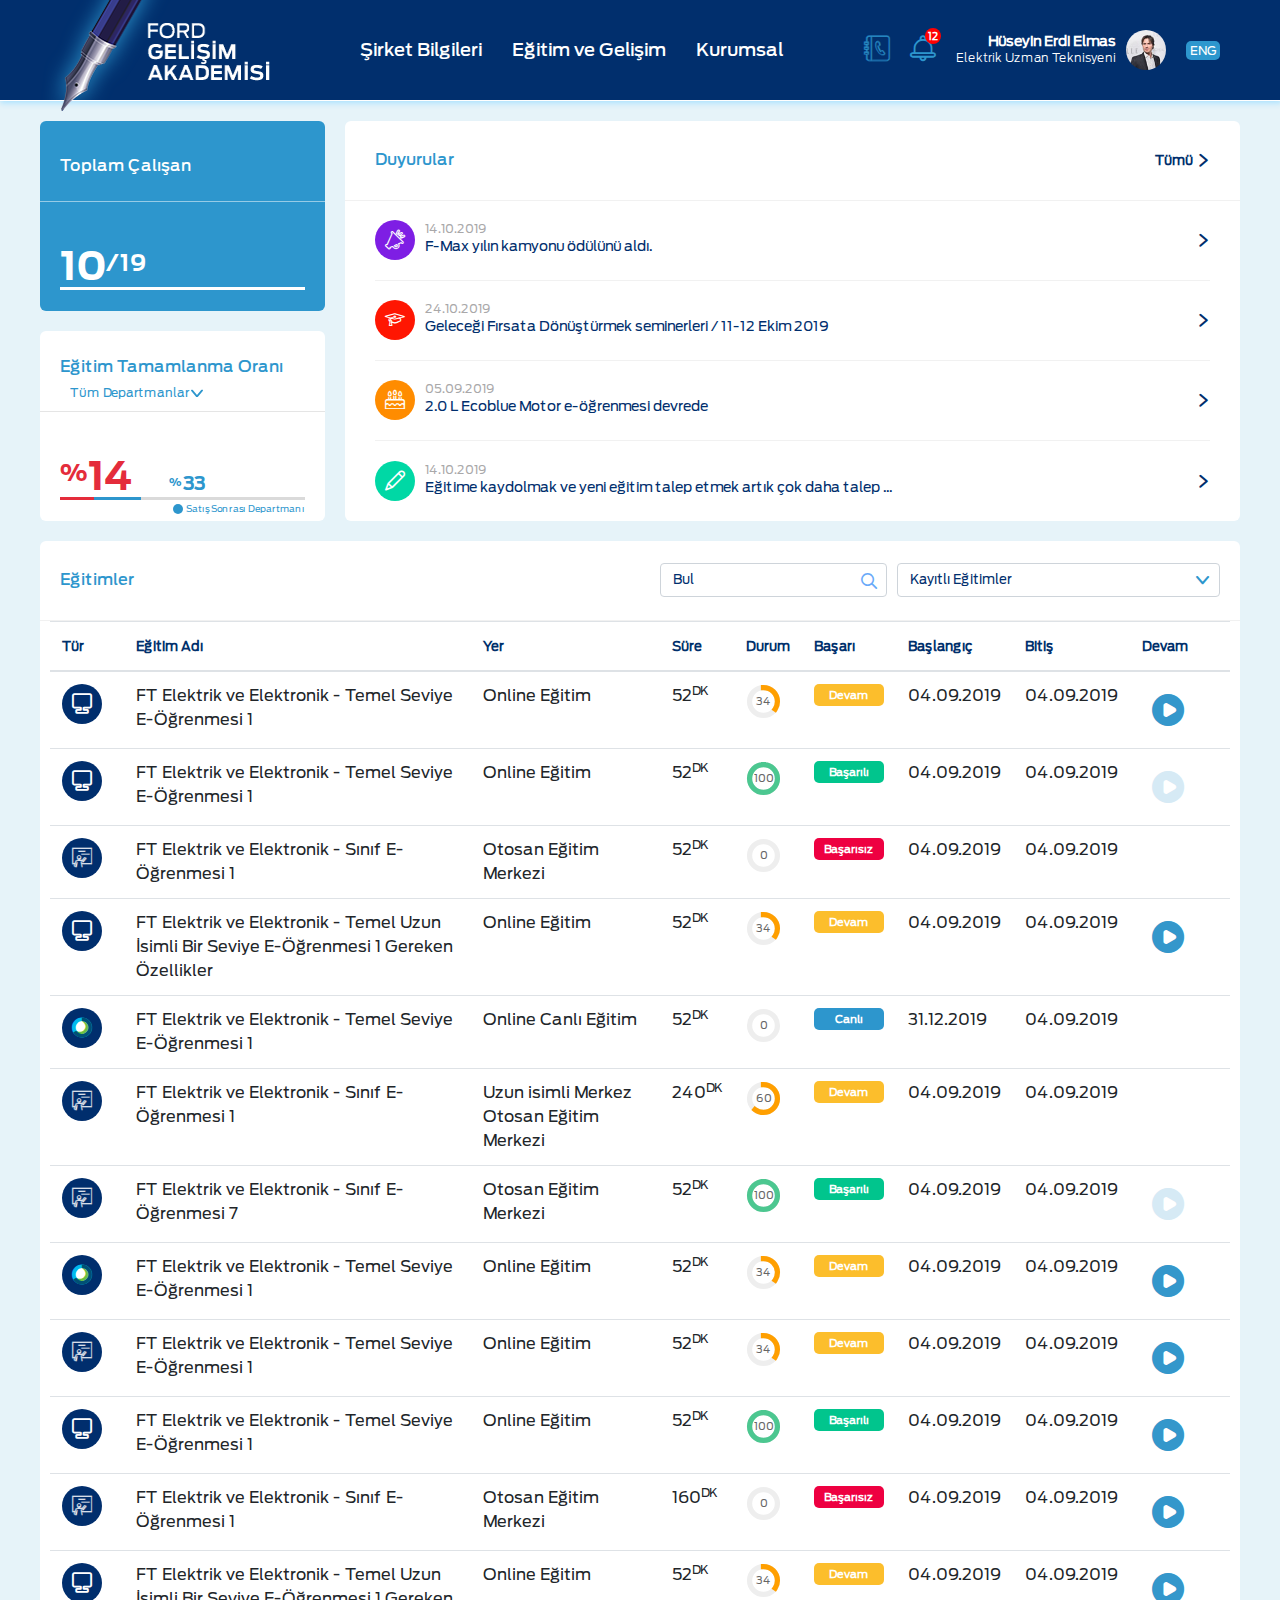
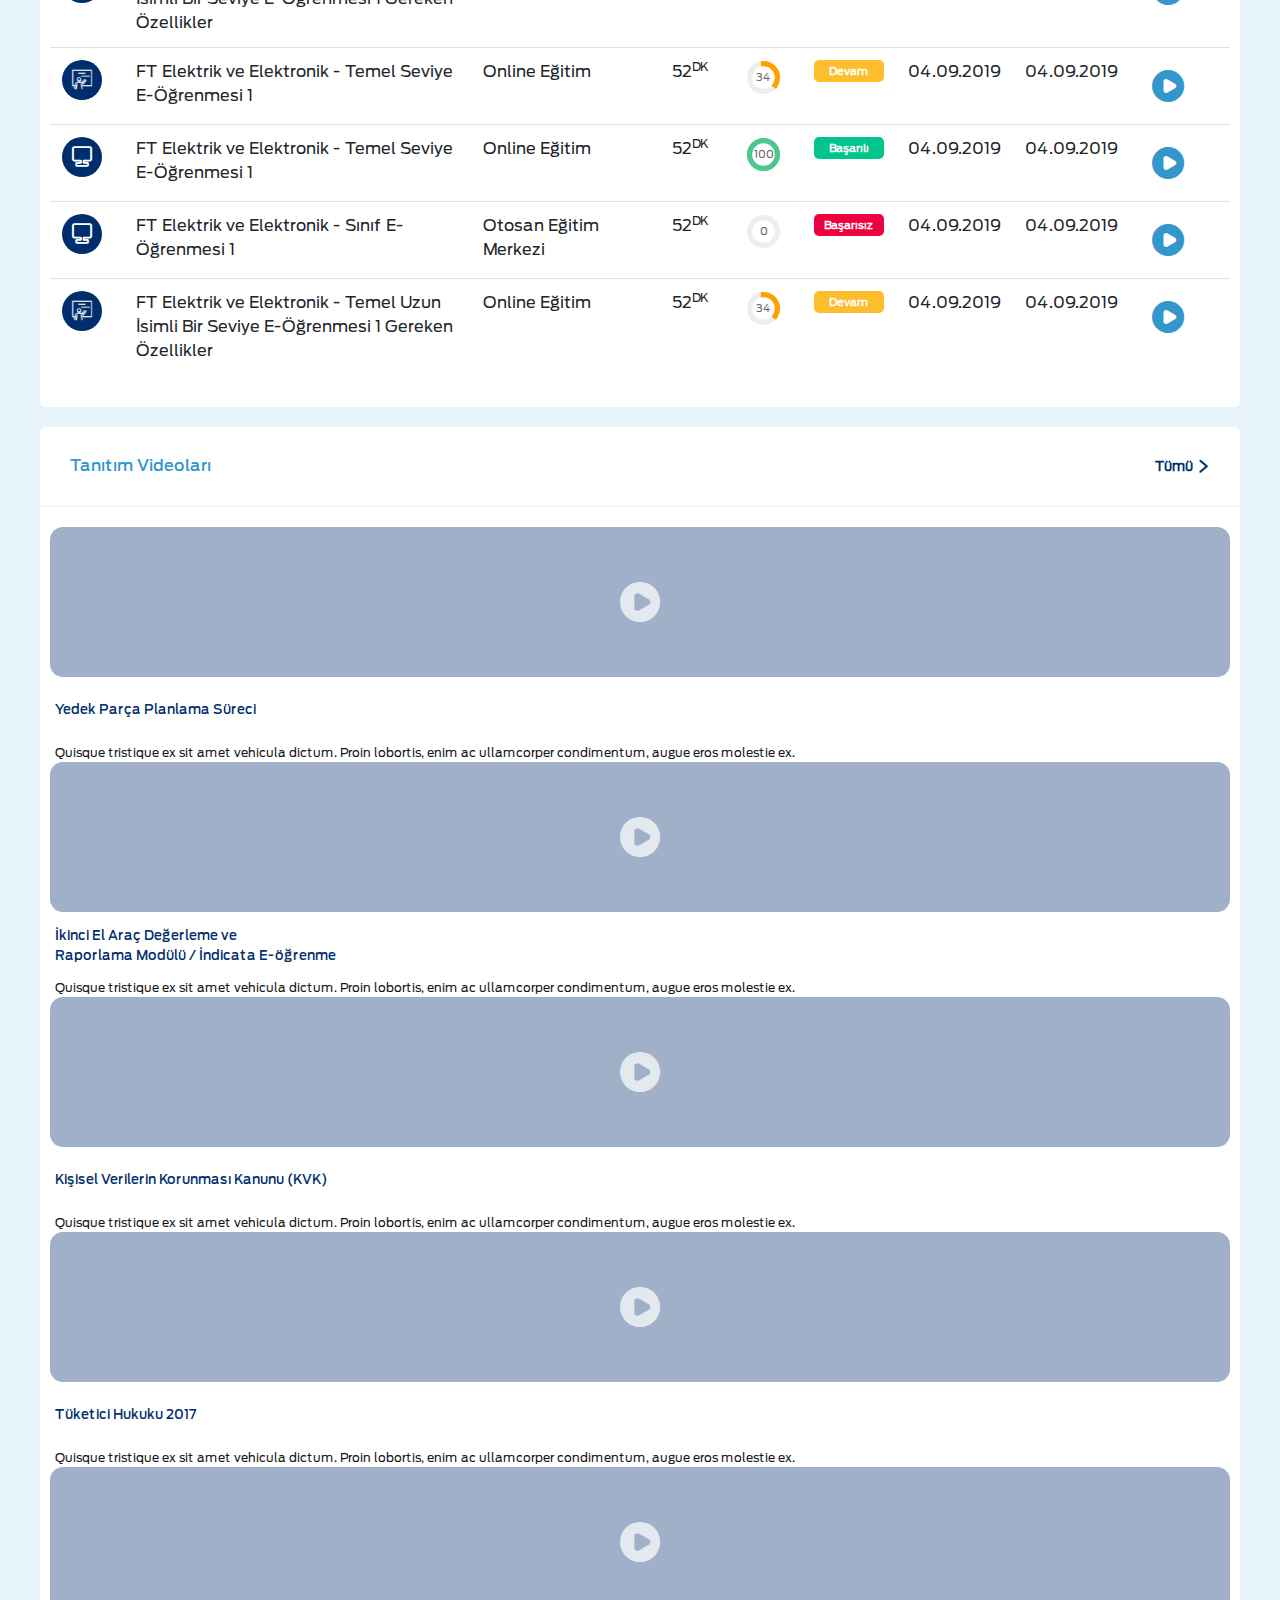
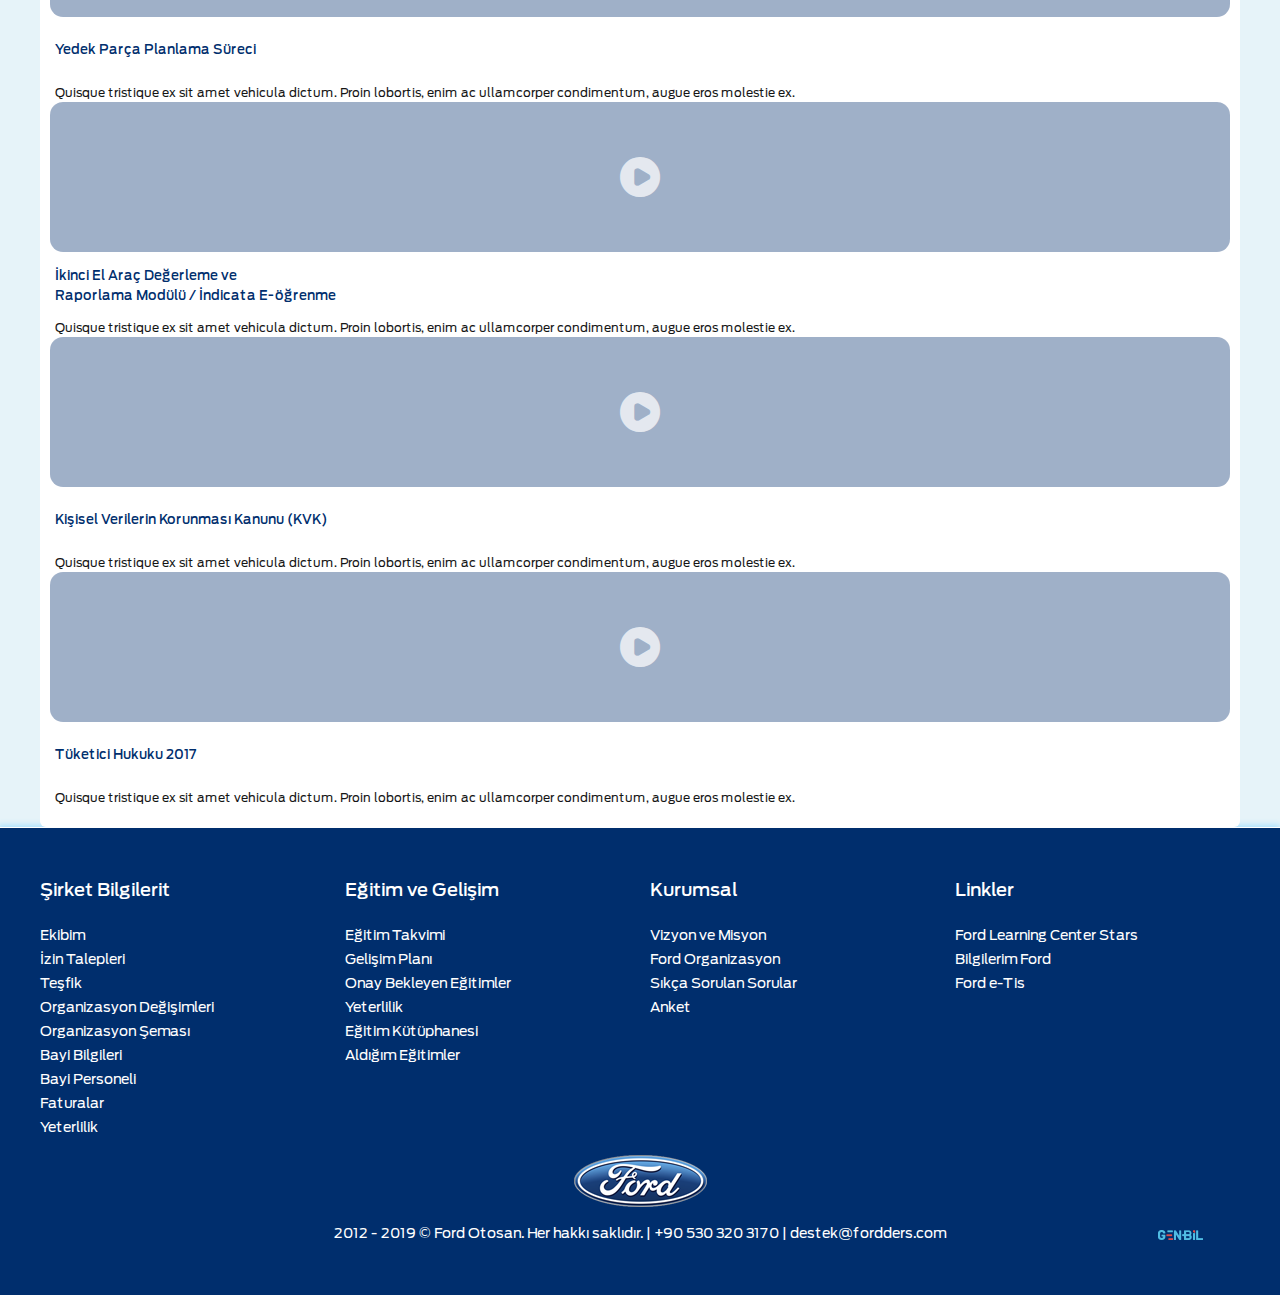
==== commit e5109e77: "30.12.2019-Ferdi" ====
--- a/index.html
+++ b/index.html
@@ -15,7 +15,7 @@
 				<div class="col-5 col-sm-12 col-md-3 col-lg-3 logoArea">
 					<img src="img/ford-gelisim-akademi-logo.png" class="img-fluid" alt="Ford Gelişim Akademi" style="margin-bottom: -4%;"/>
 				</div>
-				<div class="col-xs-12 col-sm-12 col-md-5 col-lg-5 d-none d-md-block d-lg-block">
+				<div class="col-xs-12 col-sm-12 col-md-5 topMenuNavArea col-lg-5 d-none d-md-block d-lg-block">
 					<ul class="nav">
 						<li>
 							<a href="#">Şirket Bilgileri</a>
@@ -124,7 +124,7 @@
 						</li>
 					</ul>
 				</div>
-				<div class="col-7 col-sm-7 col-md-4 col-lg-4">
+				<div class="col-7 col-sm-7 col-md-4 col-lg-4 topMenuNatficationArea">
 					<ul class="notif">
 						<li><a href="#"><span class="icon-icon-guide"></span></a></li>
 						<li class="natificationSubMenu">
@@ -505,7 +505,7 @@
 	<section class="infoArea">
 		<div class="container">
 			<div class="row">
-				<div class="col-xs-12 col-sm-12 col-md-12 col-lg-3">
+				<div class="col-xs-12 col-sm-12 col-md-12 col-lg-3 dashboardWidgetArea">
 					<div class="row d-none d-sm-none d-md-flex d-lg-flex">
 						<div class="col-xs-12 col-sm-12 col-md-12 col-lg-12 mt-4">
 							<div class="bayiToplamCalisan">
@@ -742,18 +742,30 @@
 					        </div>
 						</div>
 						<div class="col-xs-12 col-sm-12 col-md-7 col-lg-7 tableCategoryArea">
-							<select class="form-control" id="tableCategory">
-						      <option>Kayıtlı Eğitimler</option>
-						      <option>Onay Bekleyen Eğitimler</option>
-						      <option>Tamamlanması Gereken Eğitimler</option>
+							<!--
+							<select class="form-control" id="tableCategory" onchange="showTable()">
+						      <option value="0">Kayıtlı Eğitimler</option>
+						      <option value="1">Tamamlanması Gereken Eğitimler</option>
 						    </select>
 							<span class="icon-icon-table-dropdown"></span>
+							-->
+							<div class="custom-select-wrapper" id="TableCategory">
+								<div class="custom-select">
+									<div class="custom-select__trigger"><span>Kayıtlı Eğitimler</span>
+										<span class="icon-icon-table-dropdown"></span>
+									</div>
+									<div class="custom-options">
+										<span class="custom-option personalTableType selected" data-value="0">Kayıtlı Eğitimler</span>
+										<span class="custom-option personalTableType" data-value="1">Tamamlanması Gereken Eğitimler</span>
+									</div>
+								</div>
+							</div>
 						</div>
 					</div>
 				</div>
 			</div>
 			<div class="row pb-3">
-				<div class="col-xs-12 col-sm-12 col-md-12 col-lg-12">
+				<div class="col-xs-12 col-sm-12 col-md-12 col-lg-12" id="kayitliEgitimler" style="display: block;">
 					<table class="table display responsive" id="dataTablePersonel">
 						<thead>
 							<tr>
@@ -813,7 +825,7 @@
 								<td><div class="durumDevam">Devam</div></td>
 								<td>04.09.2019</td>
 								<td>04.09.2019</td>
-								<td><span class="icon-icon-play"></span></td>
+								<td><a href="#"><span class="icon-icon-play"></span></a></td>
 							</tr>
 							<tr>
 								<td><span class="icon-icon-table-online"><span class="path1"></span><span class="path2"></span><span class="path3"></span><span class="path4"></span></span></td>
@@ -822,7 +834,7 @@
 								<td>52<sup>DK</sup></td>
 								<td><div id="durumChart_5" data-percent="0"></div></td>
 								<td><div class="durumCanli">Canlı</div></td>
-								<td><div id="startDate_1" data-countdown="30.12.2019">30.12.2019</div></td>
+								<td><div id="startDate_1" data-countdown="31.12.2019">31.12.2019</div></td>
 								<td>04.09.2019</td>
 								<td class="time"><div id="countdown_1"></div></td>
 							</tr>
@@ -847,7 +859,7 @@
 								<td></td>
 								<td>04.09.2019</td>
 								<td>04.09.2019</td>
-								<td></td>
+								<td><a href="#"><span class="icon-icon-play"></span></a></td>
 							</tr>
 							<tr class="grupEgitim_1 spanHide" style="display: none;">
 								<td><span class="icon-icon-training-web"></span></td>
@@ -858,7 +870,7 @@
 								<td></td>
 								<td>04.09.2019</td>
 								<td>04.09.2019</td>
-								<td></td>
+								<td><a href="#"><span class="icon-icon-play"></span></a></td>
 							</tr>
 							<tr class="grupEgitim_1 spanHide" style="display: none;">
 								<td><span class="icon-icon-training-web"></span></td>
@@ -869,7 +881,7 @@
 								<td></td>
 								<td>04.09.2019</td>
 								<td>04.09.2019</td>
-								<td></td>
+								<td><a href="#"><span class="icon-icon-play"></span></a></td>
 							</tr>
 							<tr class="grupEgitim_1 spanHide" style="display: none;">
 								<td><span class="icon-icon-training-web"></span></td>
@@ -880,7 +892,7 @@
 								<td></td>
 								<td>04.09.2019</td>
 								<td>04.09.2019</td>
-								<td></td>
+								<td><a href="#"><span class="icon-icon-play"></span></a></td>
 							</tr>
 							<tr>
 								<td><span class="icon-icon-training-class"></span></td>
@@ -902,7 +914,7 @@
 								<td><div class="durumDevam">Devam</div></td>
 								<td>04.09.2019</td>
 								<td>04.09.2019</td>
-								<td><span class="icon-icon-play"></span></td>
+								<td><a href="#"><span class="icon-icon-play"></span></a></td>
 							</tr>
 							<tr>
 								<td><span class="icon-icon-training-class"></span></td>
@@ -913,7 +925,7 @@
 								<td><div class="durumDevam">Devam</div></td>
 								<td>04.09.2019</td>
 								<td>04.09.2019</td>
-								<td><span class="icon-icon-play"></span></td>
+								<td><a href="#"><span class="icon-icon-play"></span></a></td>
 							</tr>
 							<tr>
 								<td><span class="icon-icon-training-web"></span></td>
@@ -924,7 +936,7 @@
 								<td><div class="durumBasarili">Başarılı</div></td>
 								<td>04.09.2019</td>
 								<td>04.09.2019</td>
-								<td><span class="icon-icon-play"></span></td>
+								<td><a href="#"><span class="icon-icon-play"></span></a></td>
 							</tr>
 							<tr>
 								<td><span class="icon-icon-training-class"></span></td>
@@ -935,7 +947,7 @@
 								<td><div class="durumBasarisiz">Başarısız</div></td>
 								<td>04.09.2019</td>
 								<td>04.09.2019</td>
-								<td><span class="icon-icon-play"></span></td>
+								<td><a href="#"><span class="icon-icon-play"></span></a></td>
 							</tr>
 							<tr>
 								<td><span class="icon-icon-training-web"></span></td>
@@ -948,7 +960,7 @@
 								<td><div class="durumDevam">Devam</div></td>
 								<td>04.09.2019</td>
 								<td>04.09.2019</td>
-								<td><span class="icon-icon-play"></span></td>
+								<td><a href="#"><span class="icon-icon-play"></span></a></td>
 							</tr>
 							<tr>
 								<td><span class="icon-icon-training-class"></span></td>
@@ -959,7 +971,7 @@
 								<td><div class="durumDevam">Devam</div></td>
 								<td>04.09.2019</td>
 								<td>04.09.2019</td>
-								<td><span class="icon-icon-play"></span></td>
+								<td><a href="#"><span class="icon-icon-play"></span></a></td>
 							</tr>
 							<tr>
 								<td><span class="icon-icon-training-web"></span></td>
@@ -970,7 +982,7 @@
 								<td><div class="durumBasarili">Başarılı</div></td>
 								<td>04.09.2019</td>
 								<td>04.09.2019</td>
-								<td><span class="icon-icon-play"></span></td>
+								<td><a href="#"><span class="icon-icon-play"></span></a></td>
 							</tr>
 							<tr>
 								<td><span class="icon-icon-training-web"></span></td>
@@ -981,7 +993,7 @@
 								<td><div class="durumBasarisiz">Başarısız</div></td>
 								<td>04.09.2019</td>
 								<td>04.09.2019</td>
-								<td><span class="icon-icon-play"></span></td>
+								<td><a href="#"><span class="icon-icon-play"></span></a></td>
 							</tr>
 							<tr>
 								<td><span class="icon-icon-training-class"></span></td>
@@ -994,8 +1006,245 @@
 								<td><div class="durumDevam">Devam</div></td>
 								<td>04.09.2019</td>
 								<td>04.09.2019</td>
-								<td><span class="icon-icon-play"></span></td>
-							</tr>
+								<td><a href="#"><span class="icon-icon-play"></span></a></td>
+							</tr>
+						</tbody>
+					</table>
+				</div>
+				<div class="col-xs-12 col-sm-12 col-md-12 col-lg-12" id="tamamlanmasiGerekenEgitimler" style="display: none;">
+					<table class="table display responsive tgE" id="dataTablePersonel2">
+						<thead>
+						<tr>
+							<th class="all"><div class="tableTitle">Tür</div></th>
+							<th class="min-phone-l"><div class="tableTitle">Eğitim Adı</div></th>
+							<th class="desktop"><div class="tableTitle">Yer</div></th>
+							<th class="desktop"><div class="tableTitle">Kontenjan</div></th>
+							<th class="desktop"><div class="tableTitle">Süre</div></th>
+							<th class="desktop"><div class="tableTitle">Başlangıç</div></th>
+							<th class="desktop"><div class="tableTitle">Bitiş</div></th>
+							<th class="desktop"><div class="tableTitle">Talep</div></th>
+						</tr>
+						</thead>
+						<tbody>
+						<tr>
+							<td><span class="icon-icon-training-web"></span></td>
+							<td>FT Elektrik ve Elektronik - Temel Seviye E-Öğrenmesi 1</td>
+							<td>Online Eğitim</td>
+							<td>8/14</td>
+							<td>52<sup>DK</sup></td>
+							<td>04.09.2019</td>
+							<td>04.09.2019</td>
+							<td><a href="#" class="talepEtBtn">Talep Et <span class="icon-icon-table-request"></span></a></td>
+						</tr>
+						<tr>
+							<td><span class="icon-icon-training-web"></span></td>
+							<td>FT Elektrik ve Elektronik - Temel Seviye E-Öğrenmesi 1</td>
+							<td>Online Eğitim</td>
+							<td></td>
+							<td>52<sup>DK</sup></td>
+							<td>Zaman Planı Yok</td>
+							<td></td>
+							<td><a href="#" class="planlaBtn">Planla <span class="icon-icon-table-plan"></span></td>
+						</tr>
+						<tr>
+							<td><span class="icon-icon-training-class"></span></td>
+							<td>FT Elektrik ve Elektronik - Sınıf E-Öğrenmesi 1</td>
+							<td>Otosan Eğitim Merkezi</td>
+							<td>7/14</td>
+							<td>52<sup>DK</sup></td>
+							<td>
+								<select>
+									<option>04.09.2019</option>
+									<option>07.09.2019</option>
+									<option>13.09.2019</option>
+								</select>
+							</td>
+							<td>04.09.2019</td>
+							<td><a href="#" class="talepEtBtn">Talep Et <span class="icon-icon-table-request"></span></a></td>
+						</tr>
+						<tr>
+							<td><span class="icon-icon-training-web"></span></td>
+							<td>FT Elektrik ve Elektronik - Temel Uzun İsimli Bir Seviye
+								E-Öğrenmesi 1 Gereken Özellikler
+							</td>
+							<td>Online Eğitim</td>
+							<td>3/15</td>
+							<td>52<sup>DK</sup></td>
+							<td>04.09.2019</td>
+							<td>04.09.2019</td>
+							<td><a href="#" class="onaydaBtn">Onayda <span class="icon-icon-table-approve"></span></a></td>
+						</tr>
+						<tr>
+							<td><span class="icon-icon-table-online"><span class="path1"></span><span class="path2"></span><span class="path3"></span><span class="path4"></span></span></td>
+							<td>FT Elektrik ve Elektronik - Temel Seviye E-Öğrenmesi 1</td>
+							<td>Online Canlı Eğitim</td>
+							<td>11/14</td>
+							<td>52<sup>DK</sup></td>
+							<td>04.09.2019</td>
+							<td>04.09.2019</td>
+							<td><a href="#" class="talepEtBtn">Talep Et <span class="icon-icon-table-request"></span></a></td>
+						</tr>
+						<tr class="grupEgitim" onclick="showGrup('1')">
+							<td><span class="icon-icon-training-class"></span></td>
+							<td>FT Elektrik ve Elektronik - Sınıf E-Öğrenmesi 1</td>
+							<td>Uzun isimli Merkez
+								Otosan Eğitim Merkezi</td>
+							<td>13/14</td>
+							<td>240<sup>DK</sup></td>
+							<td>
+								<select id="changeDate_1" onchange="changeDate(1)">
+									<option value="04.09.2019">04.09.2019</option>
+									<option value="07.09.2019">07.09.2019</option>
+									<option value="13.09.2019">13.09.2019</option>
+								</select>
+							</td>
+							<td>04.09.2019</td>
+							<td><a href="#" class="talepEtBtn">Talep Et <span class="icon-icon-table-request"></span></a></td>
+						</tr>
+						<tr class="grupEgitim_1 tgeGE_1 spanHide" style="display: none;">
+							<td><span class="icon-icon-training-web"></span></td>
+							<td>Grup Eğitim Eğitim Başlığı - 1. Gün	</td>
+							<td>Otosan Eğitim Merkezi</td>
+							<td></td>
+							<td>52<sup>DK</sup></td>
+							<td><div class="gebt">04.09.2019</div></td>
+							<td>04.09.2019</td>
+							<td></td>
+						</tr>
+						<tr class="grupEgitim_1 tgeGE_1 spanHide" style="display: none;">
+							<td><span class="icon-icon-training-web"></span></td>
+							<td>Grup Eğitim Eğitim Başlığı - 2. Gün</td>
+							<td>Otosan Eğitim Merkezi</td>
+							<td></td>
+							<td>52<sup>DK</sup></td>
+							<td><div class="gebt">04.09.2019</div></td>
+							<td>04.09.2019</td>
+							<td></td>
+						</tr>
+						<tr class="grupEgitim_1 tgeGE_1 spanHide" style="display: none;">
+							<td><span class="icon-icon-training-web"></span></td>
+							<td>Grup Eğitim Eğitim Başlığı - 3. Gün</td>
+							<td>Otosan Eğitim Merkezi</td>
+							<td></td>
+							<td>52<sup>DK</sup></td>
+							<td><div class="gebt">04.09.2019</div></td>
+							<td>04.09.2019</td>
+							<td></td>
+						</tr>
+						<tr class="grupEgitim_1 tgeGE_1 spanHide" style="display: none;">
+							<td><span class="icon-icon-training-web"></span></td>
+							<td>Grup Eğitim Eğitim Başlığı - 4. Gün</td>
+							<td>Otosan Eğitim Merkezi</td>
+							<td></td>
+							<td>52<sup>DK</sup></td>
+							<td><div class="gebt">04.09.2019</div></td>
+							<td>04.09.2019</td>
+							<td></td>
+						</tr>
+						<tr>
+							<td><span class="icon-icon-training-class"></span></td>
+							<td>FT Elektrik ve Elektronik - Sınıf E-Öğrenmesi 7</td>
+							<td>Otosan Eğitim Merkezi</td>
+							<td>10/14</td>
+							<td>52<sup>DK</sup></td>
+							<td>04.09.2019</td>
+							<td>04.09.2019</td>
+							<td><a href="#" class="talepEtBtn">Talep Et <span class="icon-icon-table-request"></span></a></td>
+						</tr>
+						<tr>
+							<td><span class="icon-icon-table-online"><span class="path1"></span><span class="path2"></span><span class="path3"></span><span class="path4"></span></span></td>
+							<td>FT Elektrik ve Elektronik - Temel Seviye E-Öğrenmesi 1</td>
+							<td>Online Eğitim</td>
+							<td>10/14</td>
+							<td>52<sup>DK</sup></td>
+							<td>04.09.2019</td>
+							<td>04.09.2019</td>
+							<td><a href="#" class="talepEtBtn">Talep Et <span class="icon-icon-table-request"></span></a></td>
+						</tr>
+						<tr>
+							<td><span class="icon-icon-training-class"></span></td>
+							<td>FT Elektrik ve Elektronik - Temel Seviye E-Öğrenmesi 1</td>
+							<td>Online Eğitim</td>
+							<td>10/14</td>
+							<td>52<sup>DK</sup></td>
+							<td>04.09.2019</td>
+							<td>04.09.2019</td>
+							<td><a href="#" class="talepEtBtn">Talep Et <span class="icon-icon-table-request"></span></a></td>
+						</tr>
+						<tr>
+							<td><span class="icon-icon-training-web"></span></td>
+							<td>FT Elektrik ve Elektronik - Temel Seviye E-Öğrenmesi 1</td>
+							<td>Online Eğitim</td>
+							<td>10/14</td>
+							<td>52<sup>DK</sup></td>
+							<td>04.09.2019</td>
+							<td>04.09.2019</td>
+							<td><a href="#" class="talepEtBtn">Talep Et <span class="icon-icon-table-request"></span></a></td>
+						</tr>
+						<tr>
+							<td><span class="icon-icon-training-class"></span></td>
+							<td>FT Elektrik ve Elektronik - Sınıf E-Öğrenmesi 1</td>
+							<td>Otosan Eğitim Merkezi</td>
+							<td>10/14</td>
+							<td>52<sup>DK</sup></td>
+							<td>04.09.2019</td>
+							<td>04.09.2019</td>
+							<td><a href="#" class="talepEtBtn">Talep Et <span class="icon-icon-table-request"></span></a></td>
+						</tr>
+						<tr>
+							<td><span class="icon-icon-training-web"></span></td>
+							<td>FT Elektrik ve Elektronik - Temel Uzun İsimli Bir Seviye
+								E-Öğrenmesi 1 Gereken Özellikler
+							</td>
+							<td>Online Eğitim</td>
+							<td>10/14</td>
+							<td>52<sup>DK</sup></td>
+							<td>04.09.2019</td>
+							<td>04.09.2019</td>
+							<td><a href="#" class="talepEtBtn">Talep Et <span class="icon-icon-table-request"></span></a></td>
+						</tr>
+						<tr>
+							<td><span class="icon-icon-training-class"></span></td>
+							<td>FT Elektrik ve Elektronik - Temel Seviye E-Öğrenmesi 1</td>
+							<td>Online Eğitim</td>
+							<td>10/14</td>
+							<td>52<sup>DK</sup></td>
+							<td>04.09.2019</td>
+							<td>04.09.2019</td>
+							<td><a href="#" class="talepEtBtn">Talep Et <span class="icon-icon-table-request"></span></a></td>
+						</tr>
+						<tr>
+							<td><span class="icon-icon-training-web"></span></td>
+							<td>FT Elektrik ve Elektronik - Temel Seviye E-Öğrenmesi 1</td>
+							<td>Online Eğitim</td>
+							<td>10/14</td>
+							<td>52<sup>DK</sup></td>
+							<td>04.09.2019</td>
+							<td>04.09.2019</td>
+							<td><a href="#" class="talepEtBtn">Talep Et <span class="icon-icon-table-request"></span></a></td>
+						</tr>
+						<tr>
+							<td><span class="icon-icon-training-web"></span></td>
+							<td>FT Elektrik ve Elektronik - Sınıf E-Öğrenmesi 1</td>
+							<td>Otosan Eğitim Merkezi</td>
+							<td>10/14</td>
+							<td>52<sup>DK</sup></td>
+							<td>04.09.2019</td>
+							<td>04.09.2019</td>
+							<td><a href="#" class="talepEtBtn">Talep Et <span class="icon-icon-table-request"></span></a></td>
+						</tr>
+						<tr>
+							<td><span class="icon-icon-training-class"></span></td>
+							<td>FT Elektrik ve Elektronik - Temel Uzun İsimli Bir Seviye
+								E-Öğrenmesi 1 Gereken Özellikler
+							</td>
+							<td>Online Eğitim</td>
+							<td>10/14</td>
+							<td>52<sup>DK</sup></td>
+							<td>04.09.2019</td>
+							<td>04.09.2019</td>
+							<td><a href="#" class="talepEtBtn">Talep Et <span class="icon-icon-table-request"></span></a></td>
+						</tr>
 						</tbody>
 					</table>
 				</div>
@@ -1207,5 +1456,21 @@
 		//ShowTimes(1);
 		setInterval('ShowTimes(1)',1000);
 	});
+
+	document.querySelector('#TableCategory').addEventListener('click', function() {
+		this.querySelector('.custom-select').classList.toggle('open');
+	})
+
+	for (const option of document.querySelectorAll(".custom-option")) {
+		option.addEventListener('click', function() {
+			if (!this.classList.contains('selected')) {
+				this.parentNode.querySelector('.custom-option.selected').classList.remove('selected');
+				this.classList.add('selected');
+				this.closest('.custom-select').querySelector('.custom-select__trigger span').textContent = this.textContent;
+			}
+			var val= this.getAttribute("data-value");
+			showTable(val);
+		})
+	}
 </script>
 </html>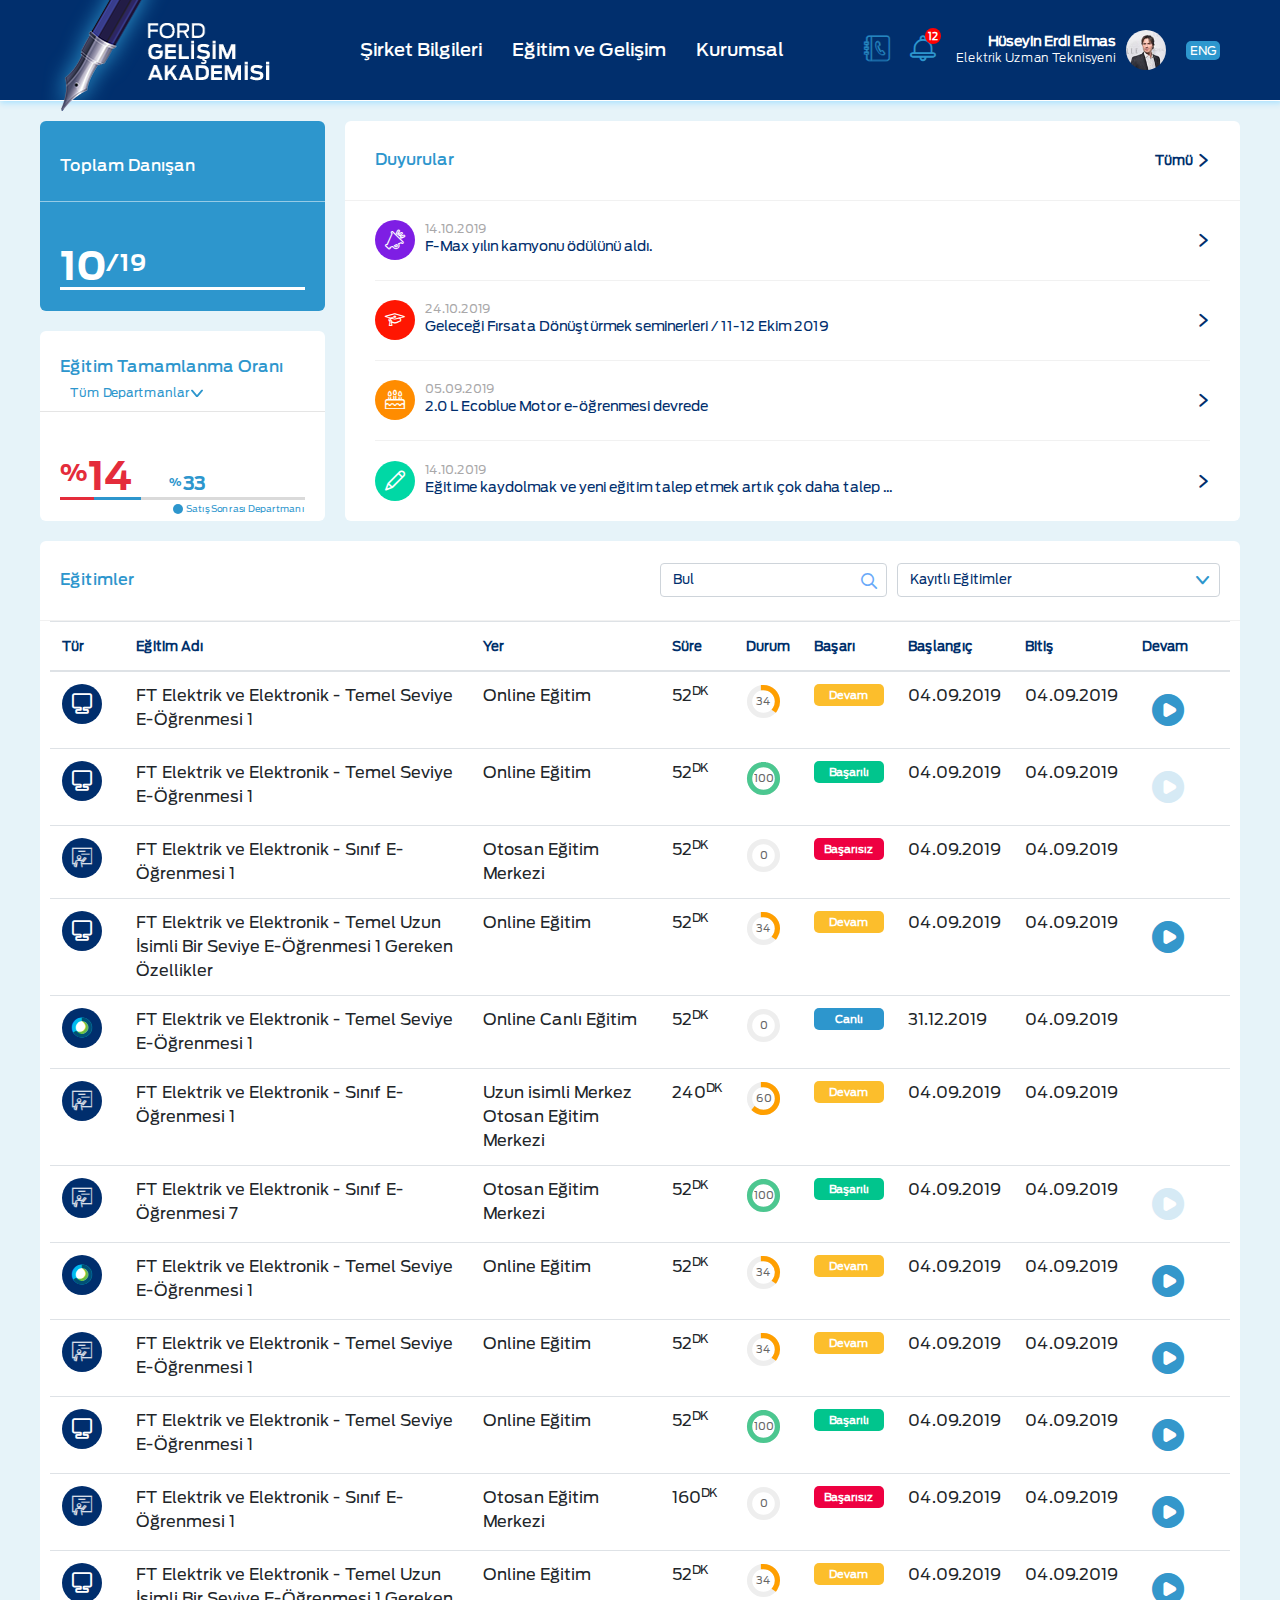
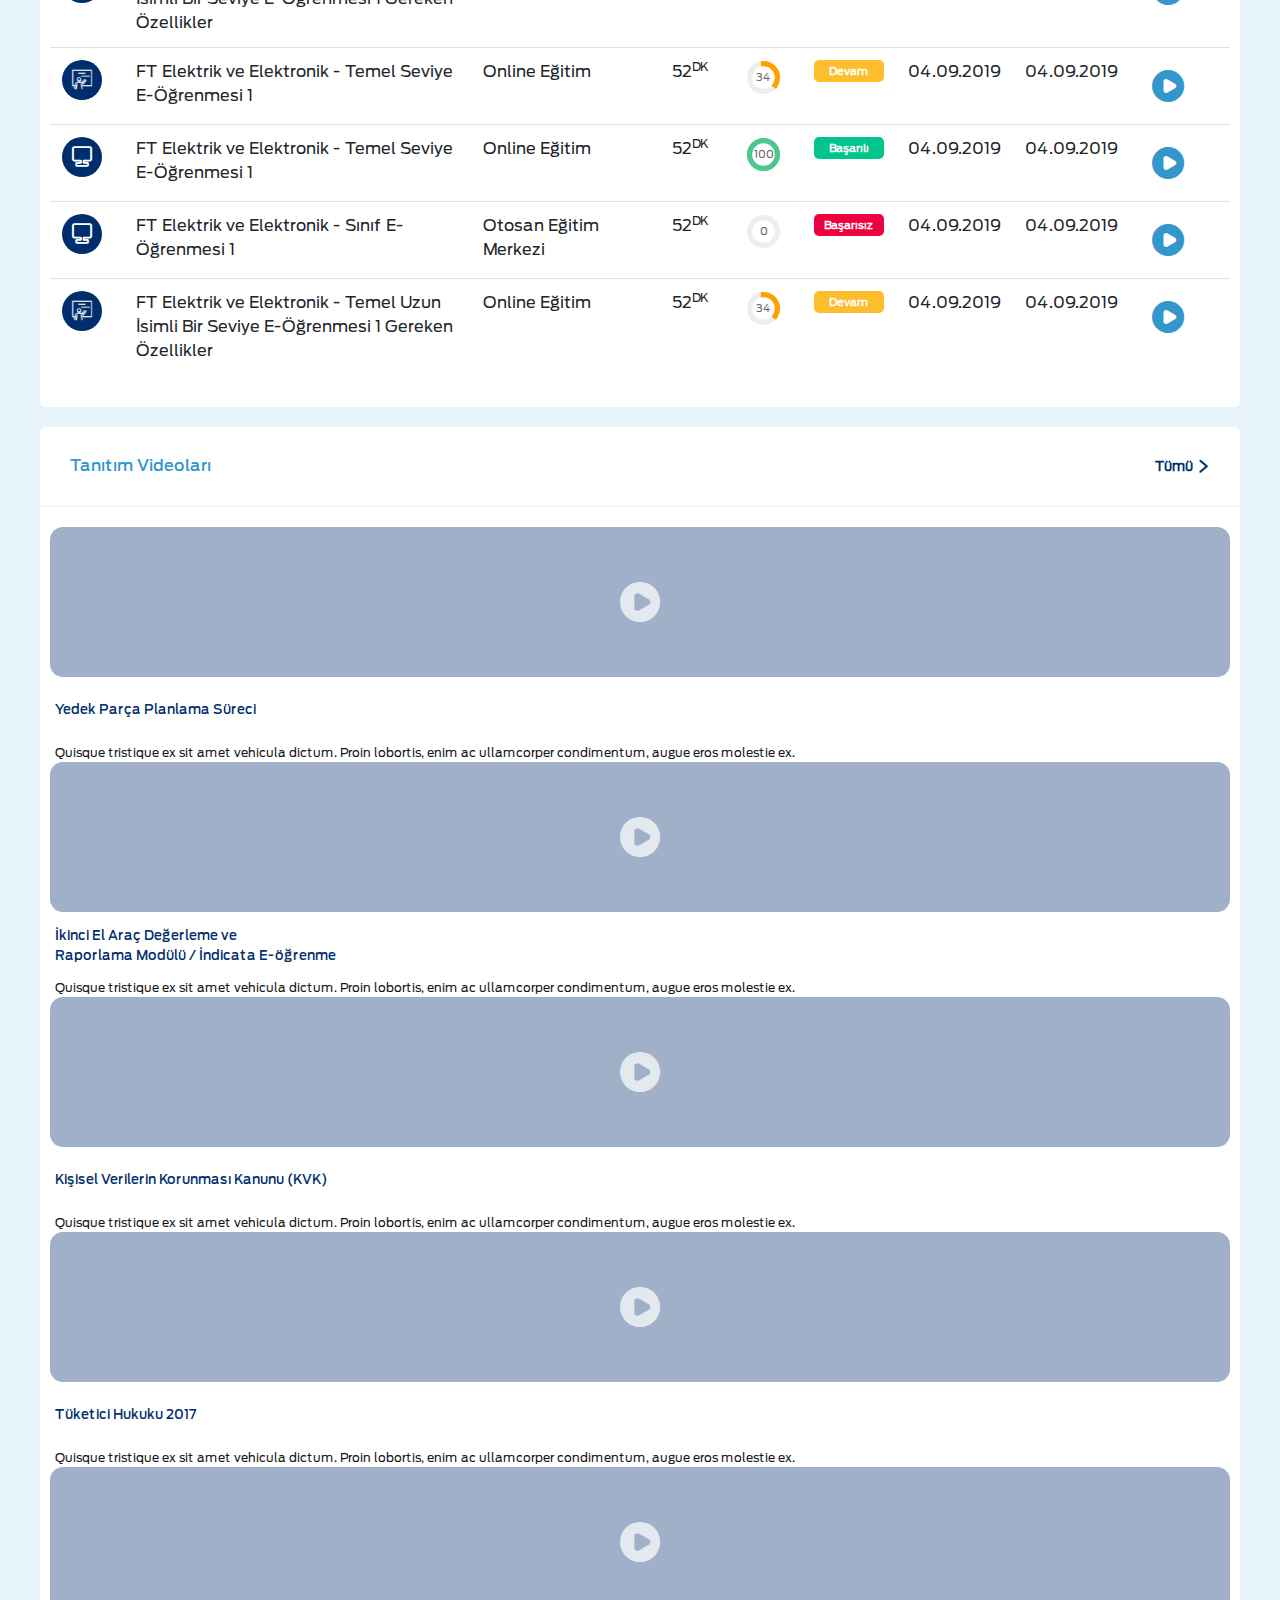
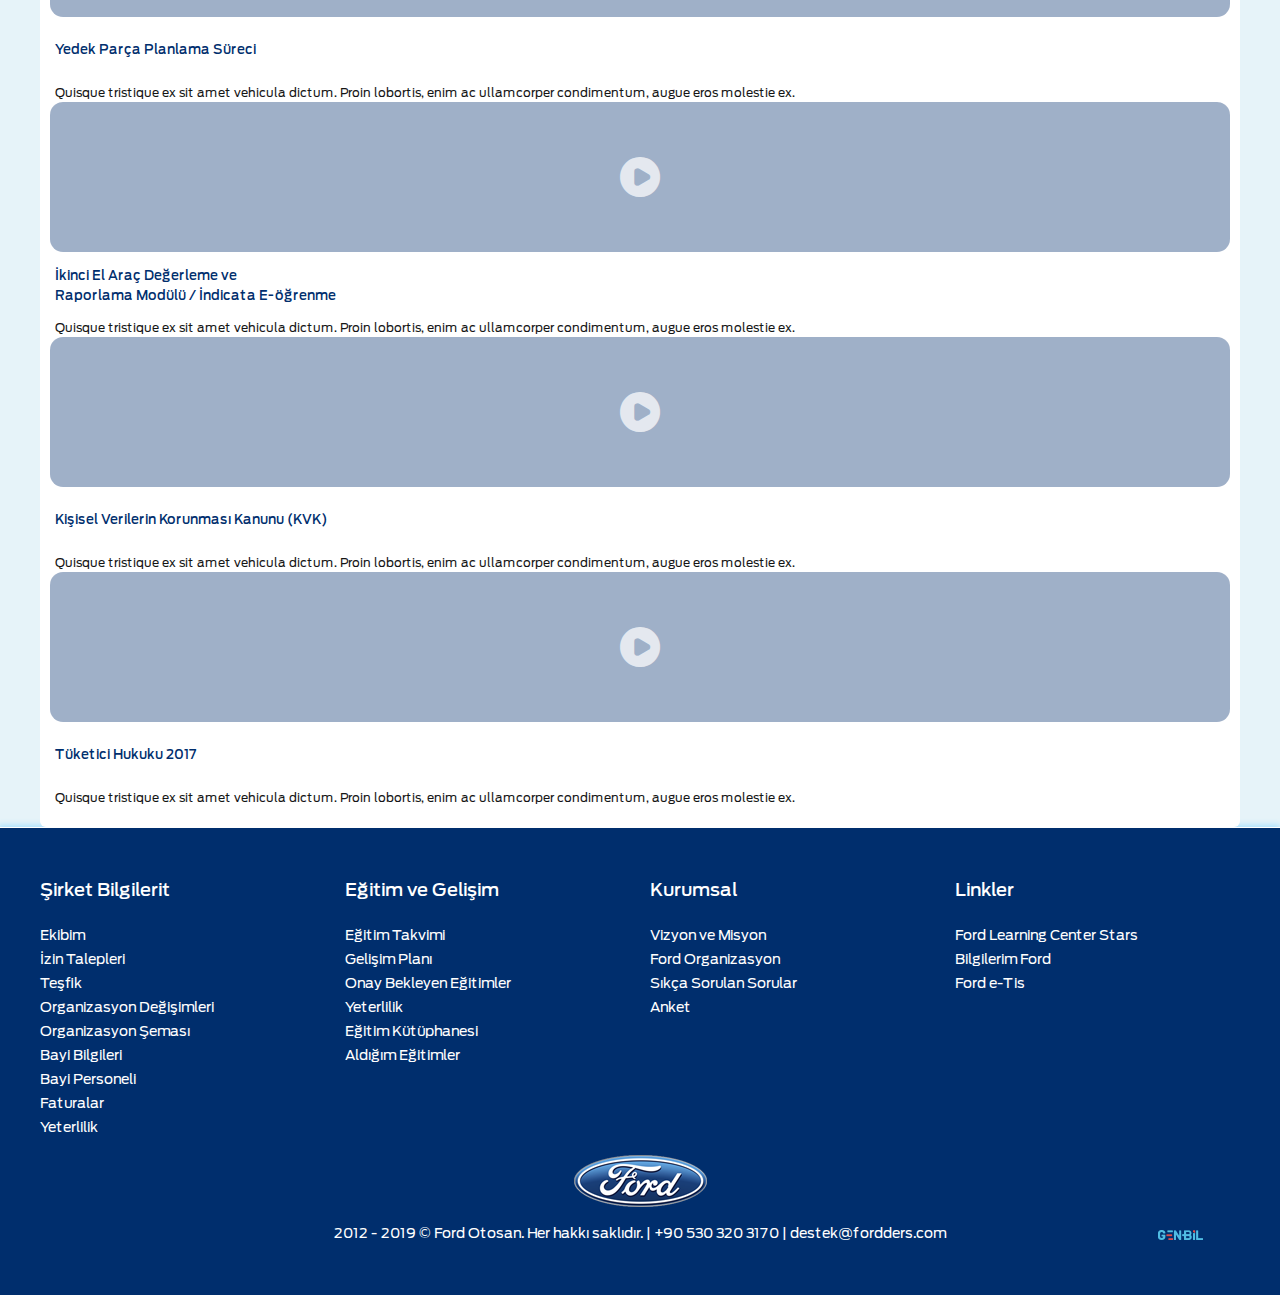
==== commit 073ffb79: "init3" ====
--- a/index.html
+++ b/index.html
@@ -1,7 +1,7 @@
 ﻿<!DOCTYPE html>
 <html>
 <head>
-	<title>Ford - Personel</title>
+	<title>Ford - Personel - Umt - 1</title>
 	<meta name="viewport" content="width=device-width, initial-scale=1.0">
 	<link rel="stylesheet" href="https://cdn.datatables.net/1.10.20/css/dataTables.bootstrap4.min.css">
 	<link rel="stylesheet" href="https://cdn.datatables.net/responsive/2.2.3/css/responsive.bootstrap4.min.css">
@@ -511,7 +511,7 @@
 							<div class="bayiToplamCalisan">
 								<div class="dashboardHeader">
 									<div class="dashboardHeaderContent">
-										<div class="calisanBaslik">Toplam Çalışan</div>
+										<div class="calisanBaslik">Toplam Danışan</div>
 									</div>
 								</div>
 								<hr />
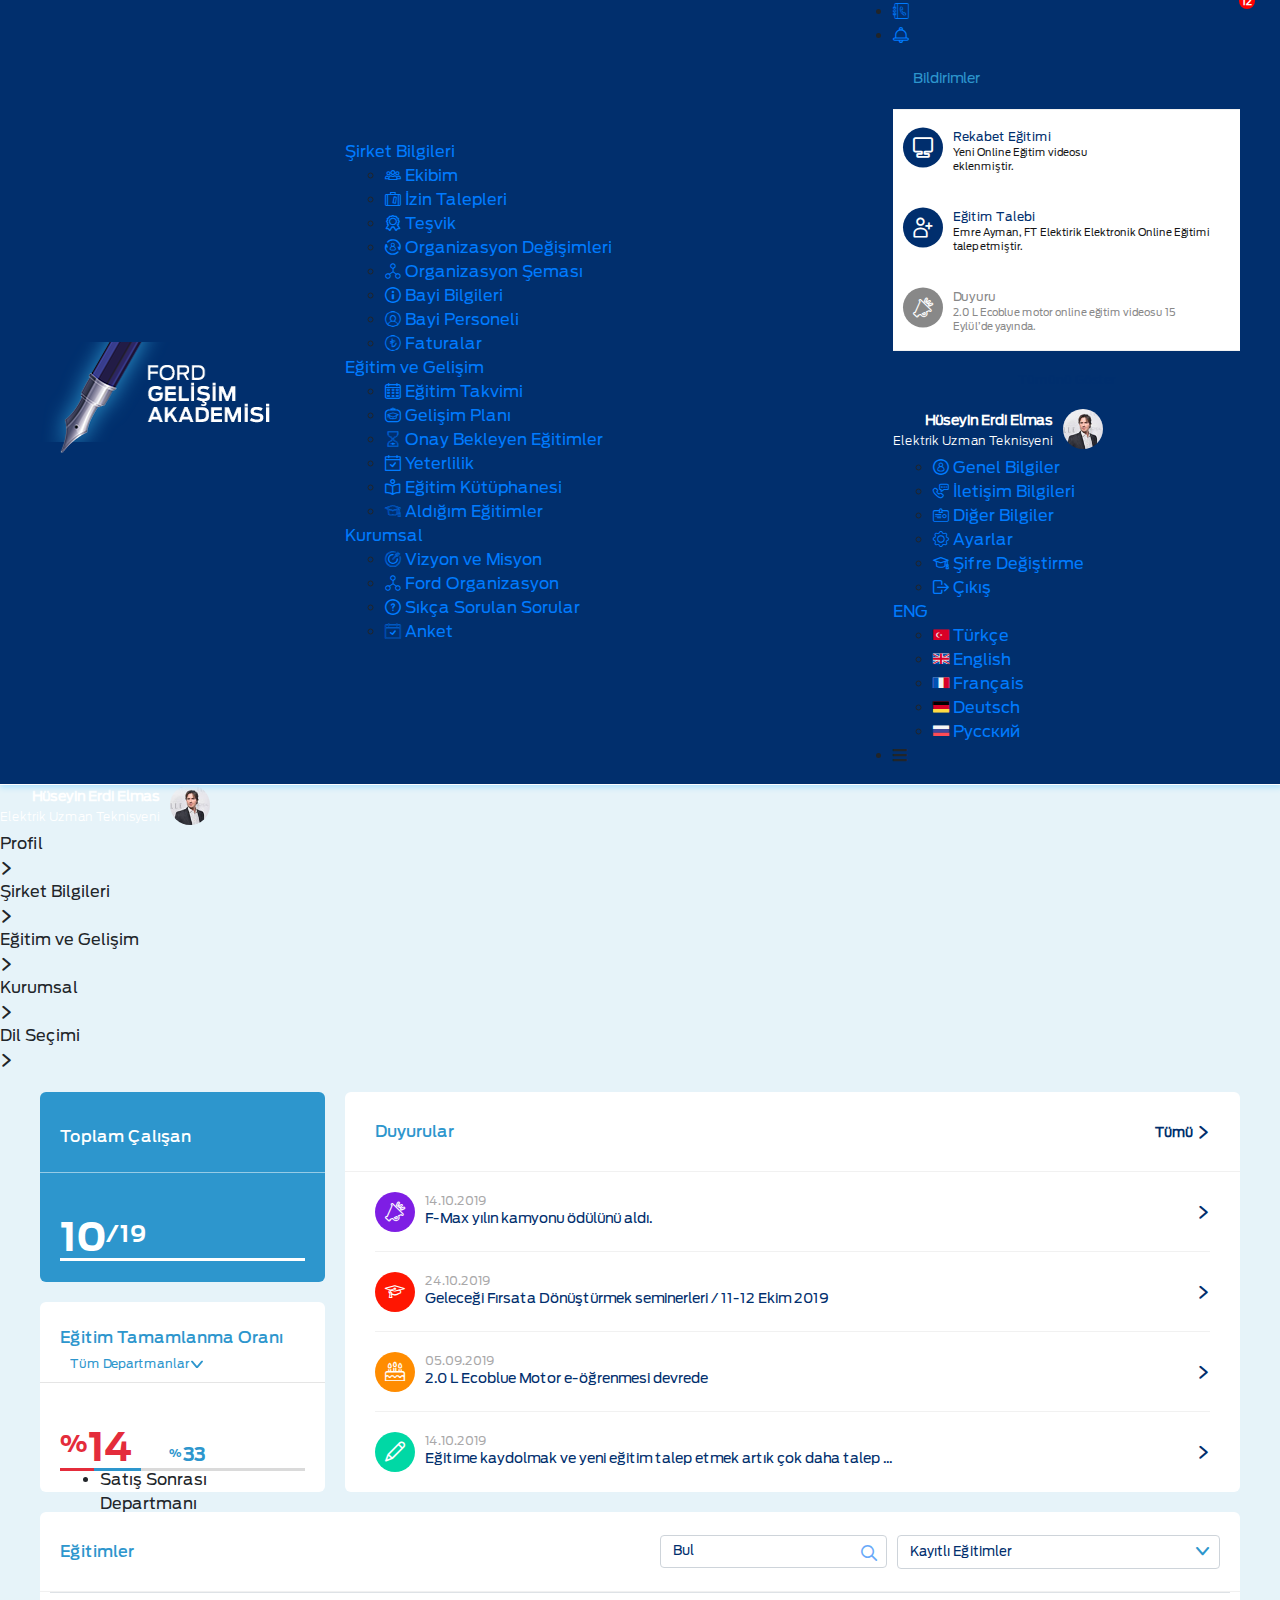
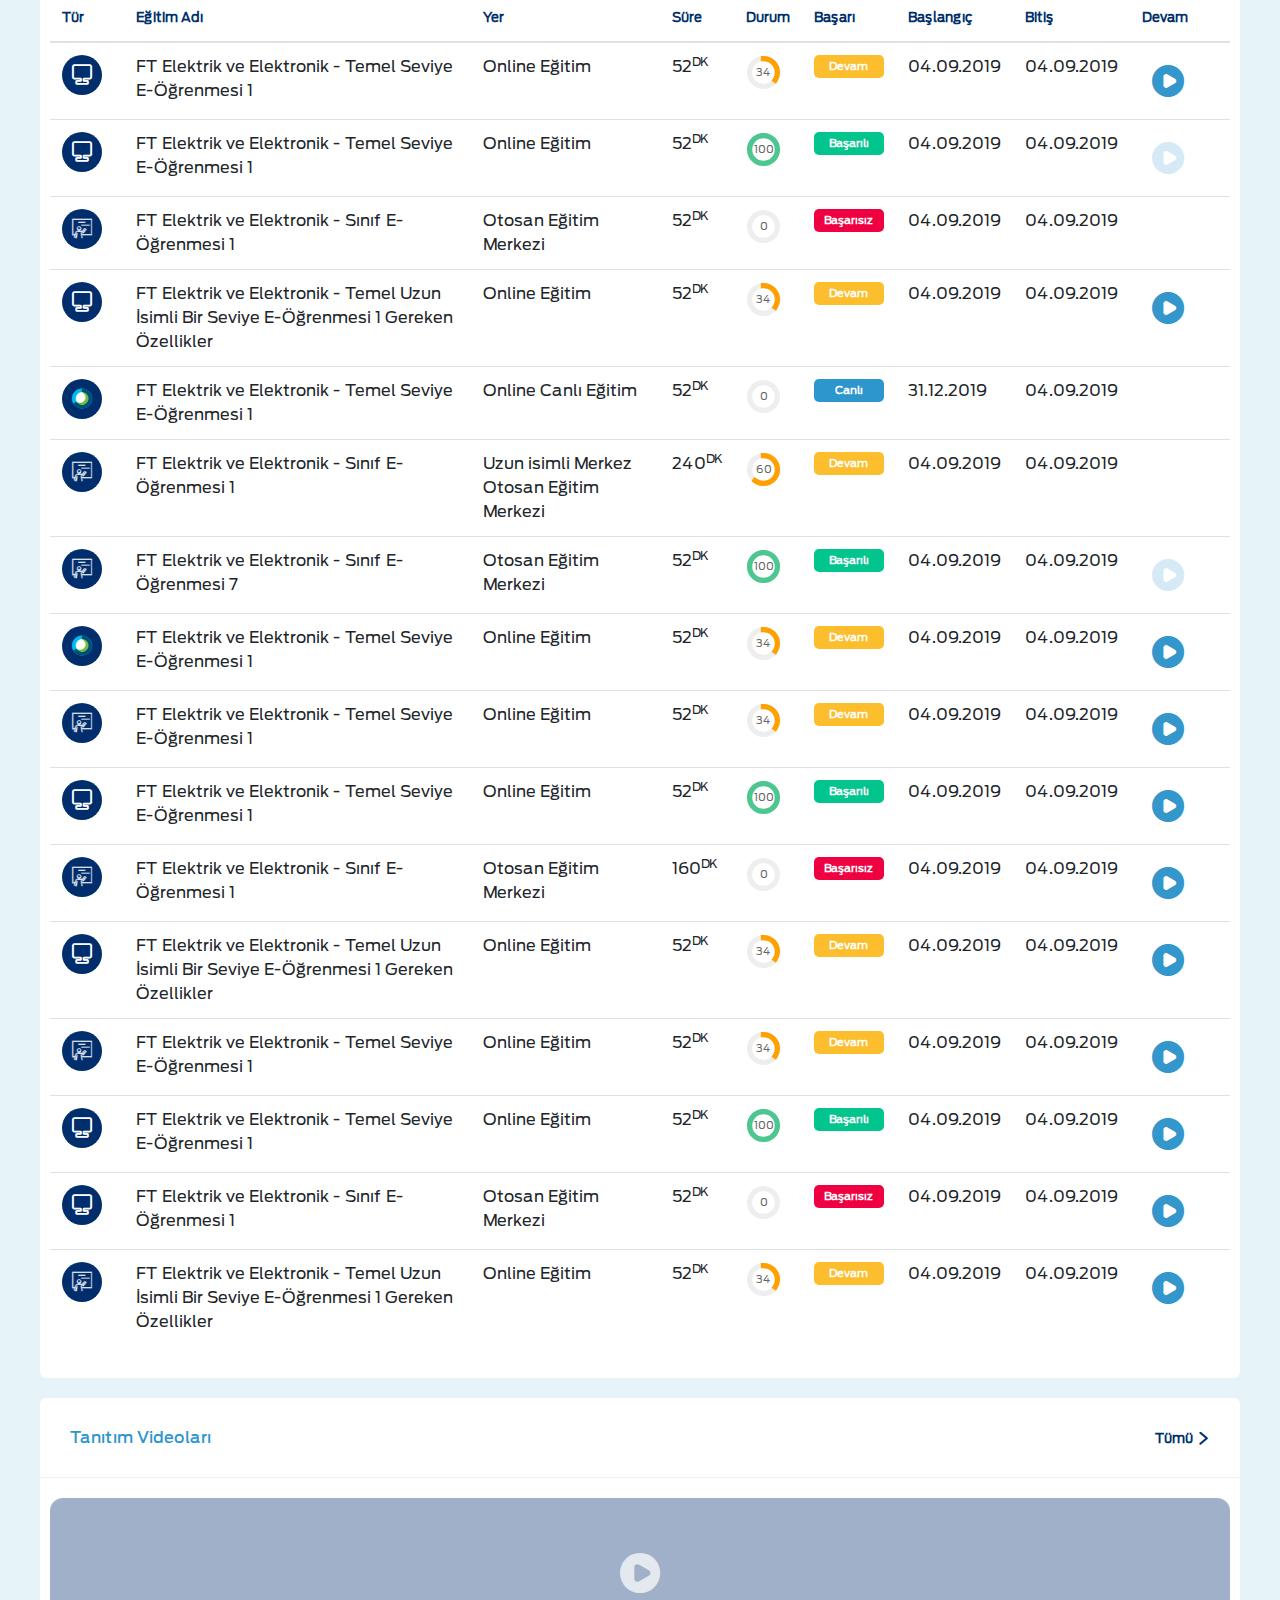
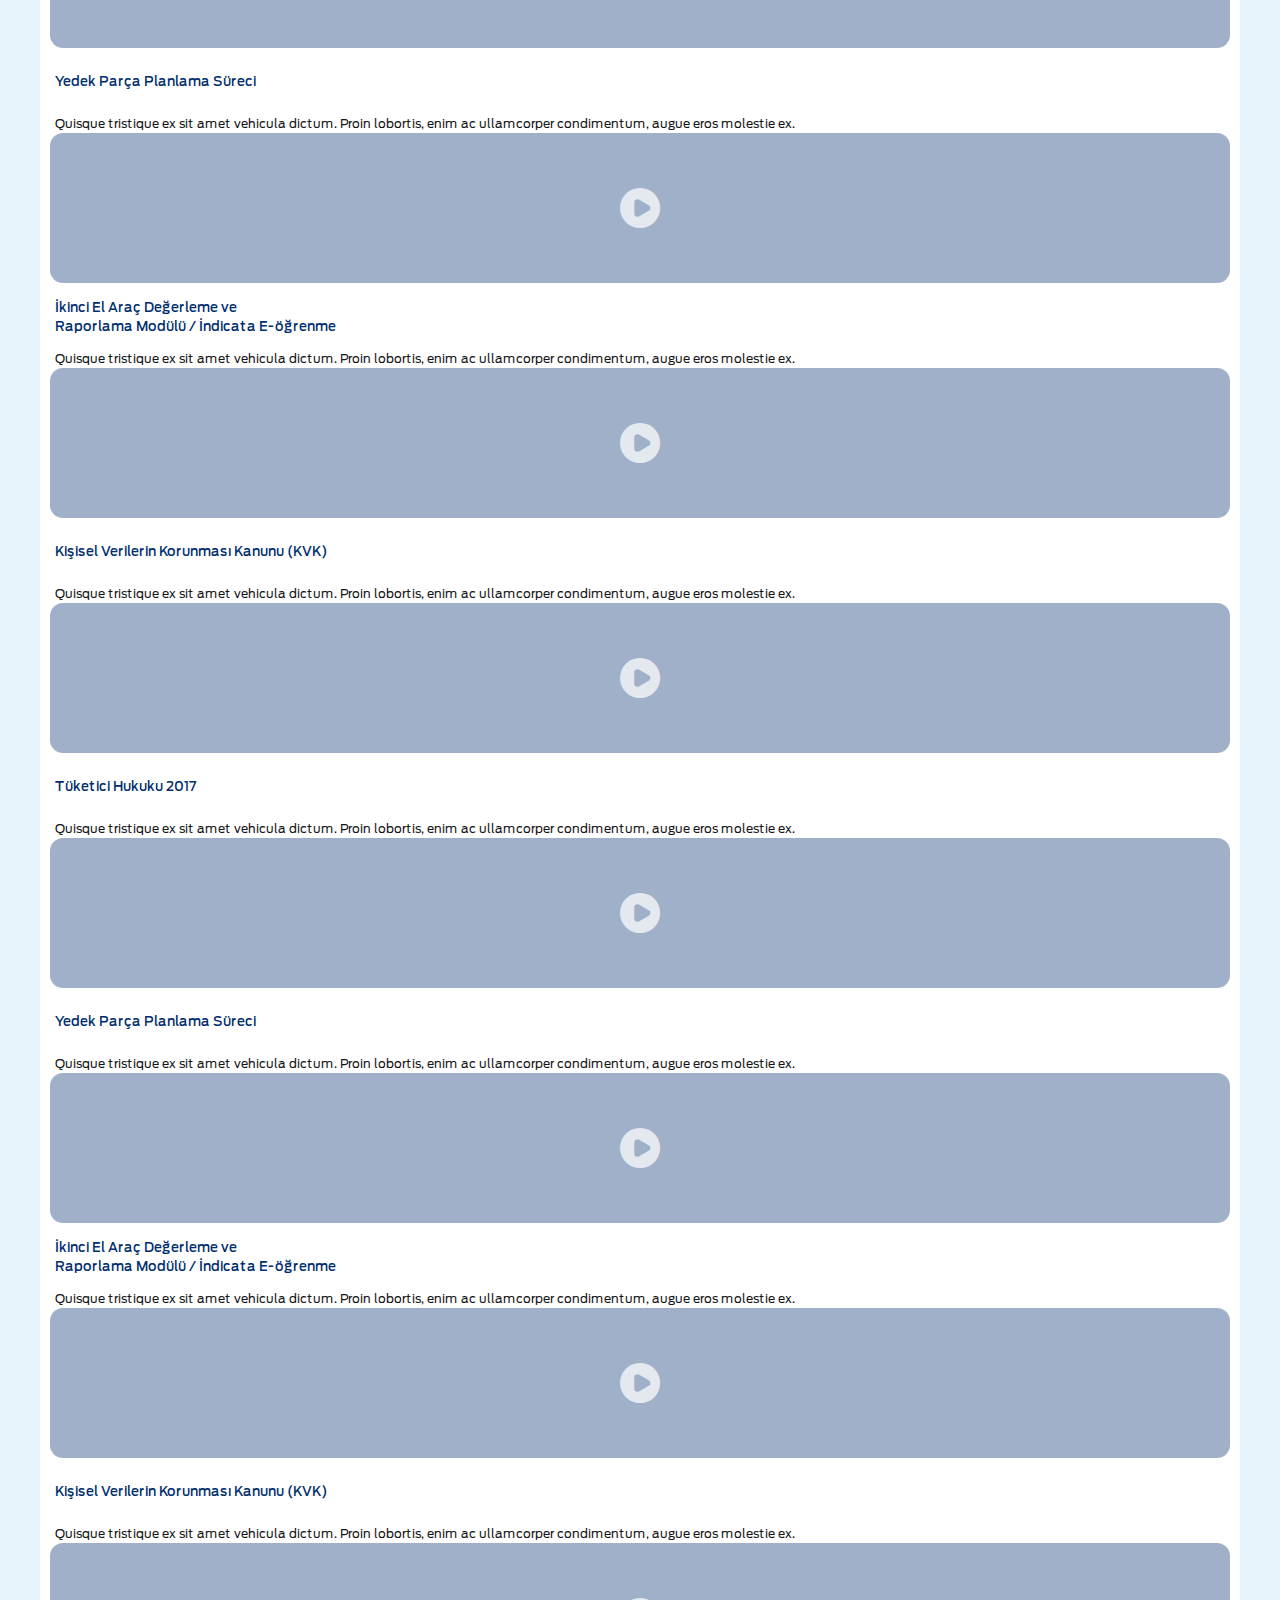
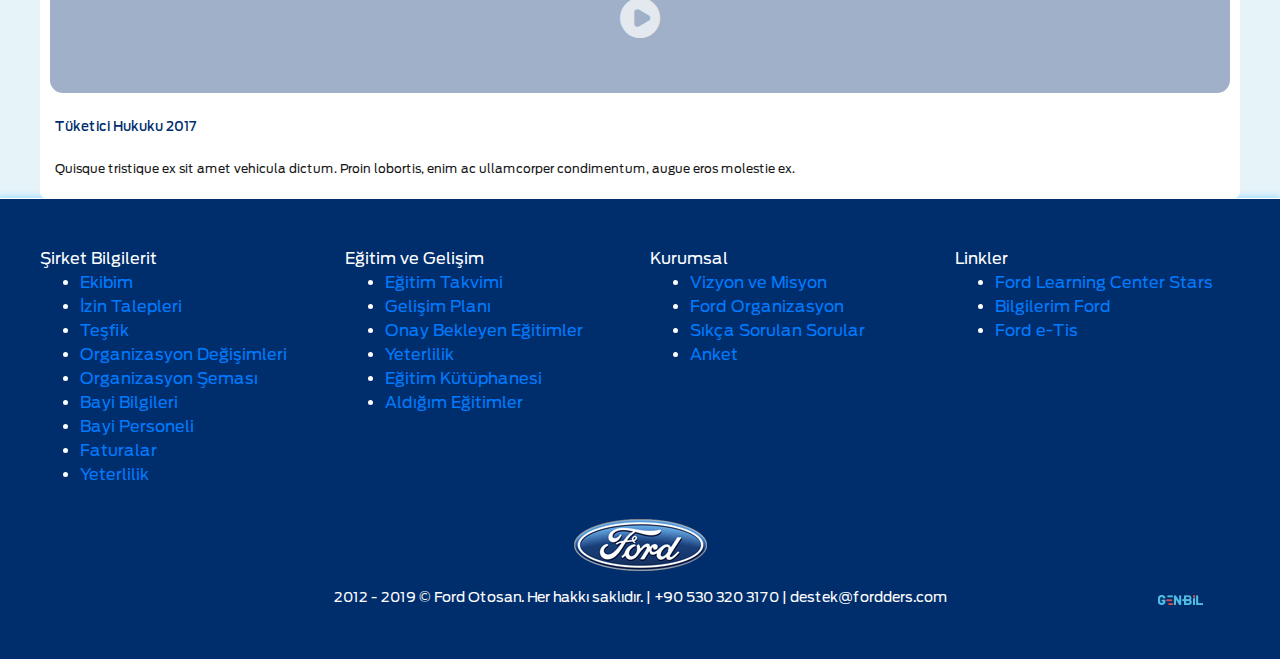
==== commit 53c51d3f: "init4" ====
--- a/index.html
+++ b/index.html
@@ -1,7 +1,7 @@
 ﻿<!DOCTYPE html>
 <html>
 <head>
-	<title>Ford - Personel - Umt - 1</title>
+	<title>Ford - Personel</title>
 	<meta name="viewport" content="width=device-width, initial-scale=1.0">
 	<link rel="stylesheet" href="https://cdn.datatables.net/1.10.20/css/dataTables.bootstrap4.min.css">
 	<link rel="stylesheet" href="https://cdn.datatables.net/responsive/2.2.3/css/responsive.bootstrap4.min.css">
@@ -511,7 +511,7 @@
 							<div class="bayiToplamCalisan">
 								<div class="dashboardHeader">
 									<div class="dashboardHeaderContent">
-										<div class="calisanBaslik">Toplam Danışan</div>
+										<div class="calisanBaslik">Toplam Çalışan</div>
 									</div>
 								</div>
 								<hr />
--- a/css/style.css
+++ b/css/style.css
@@ -3,4 +3,4 @@
 @import url(../slick/slick.css);
 @import url(../slick/slick-theme.css);
 @import url(customize.css);
-@import url(nav.css);+@import url(nav2.css);
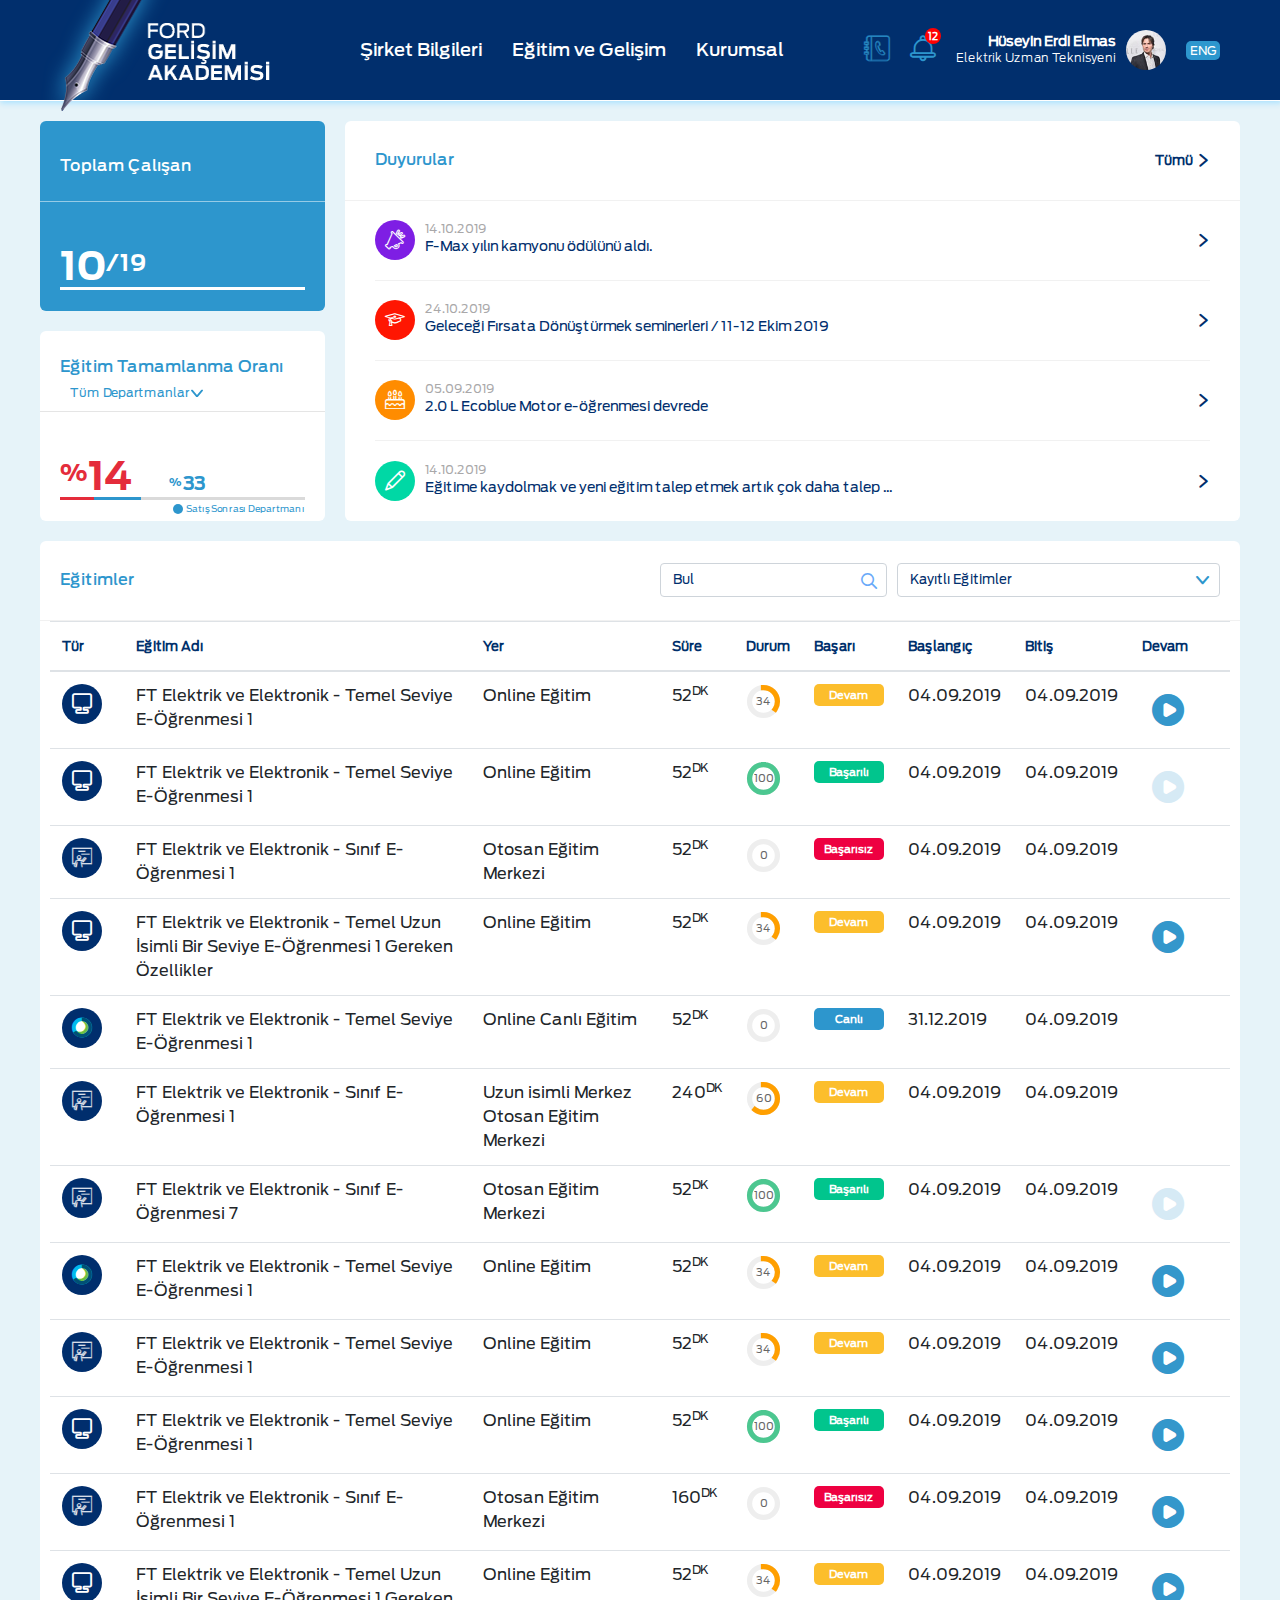
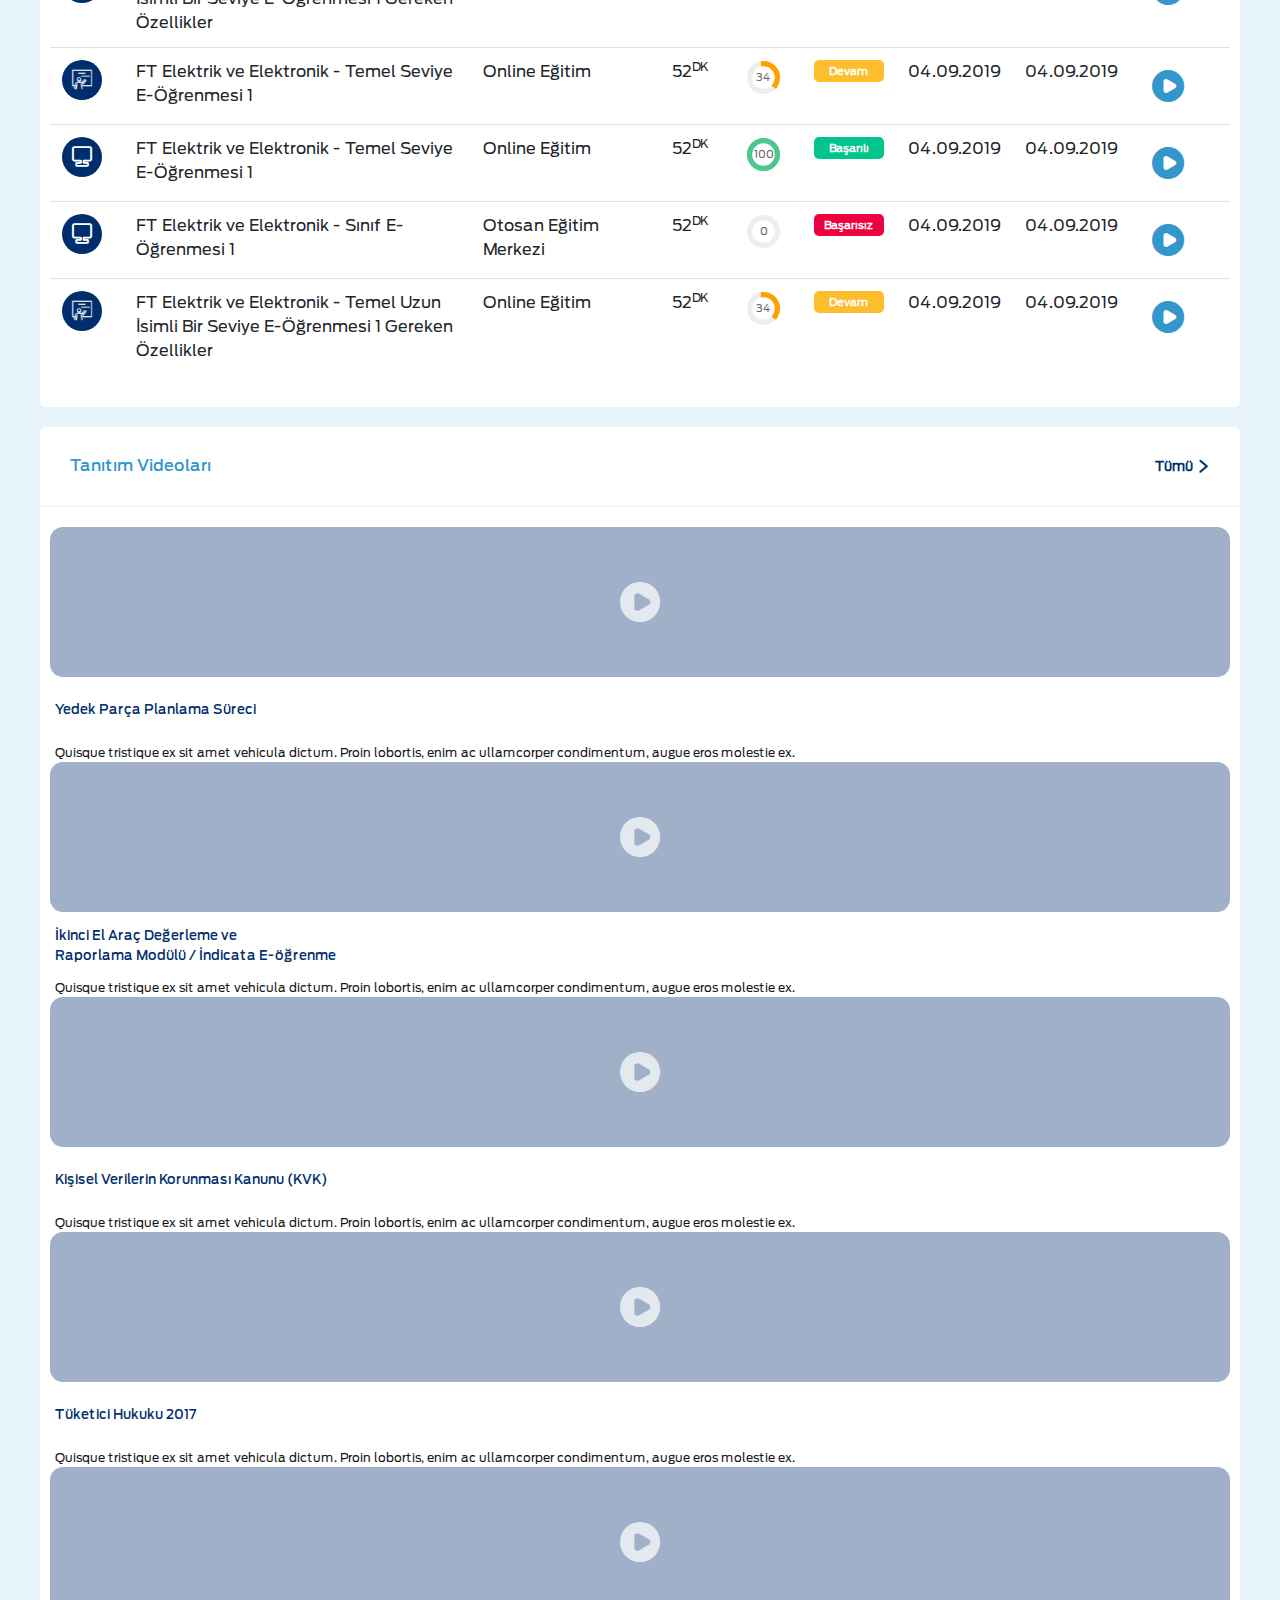
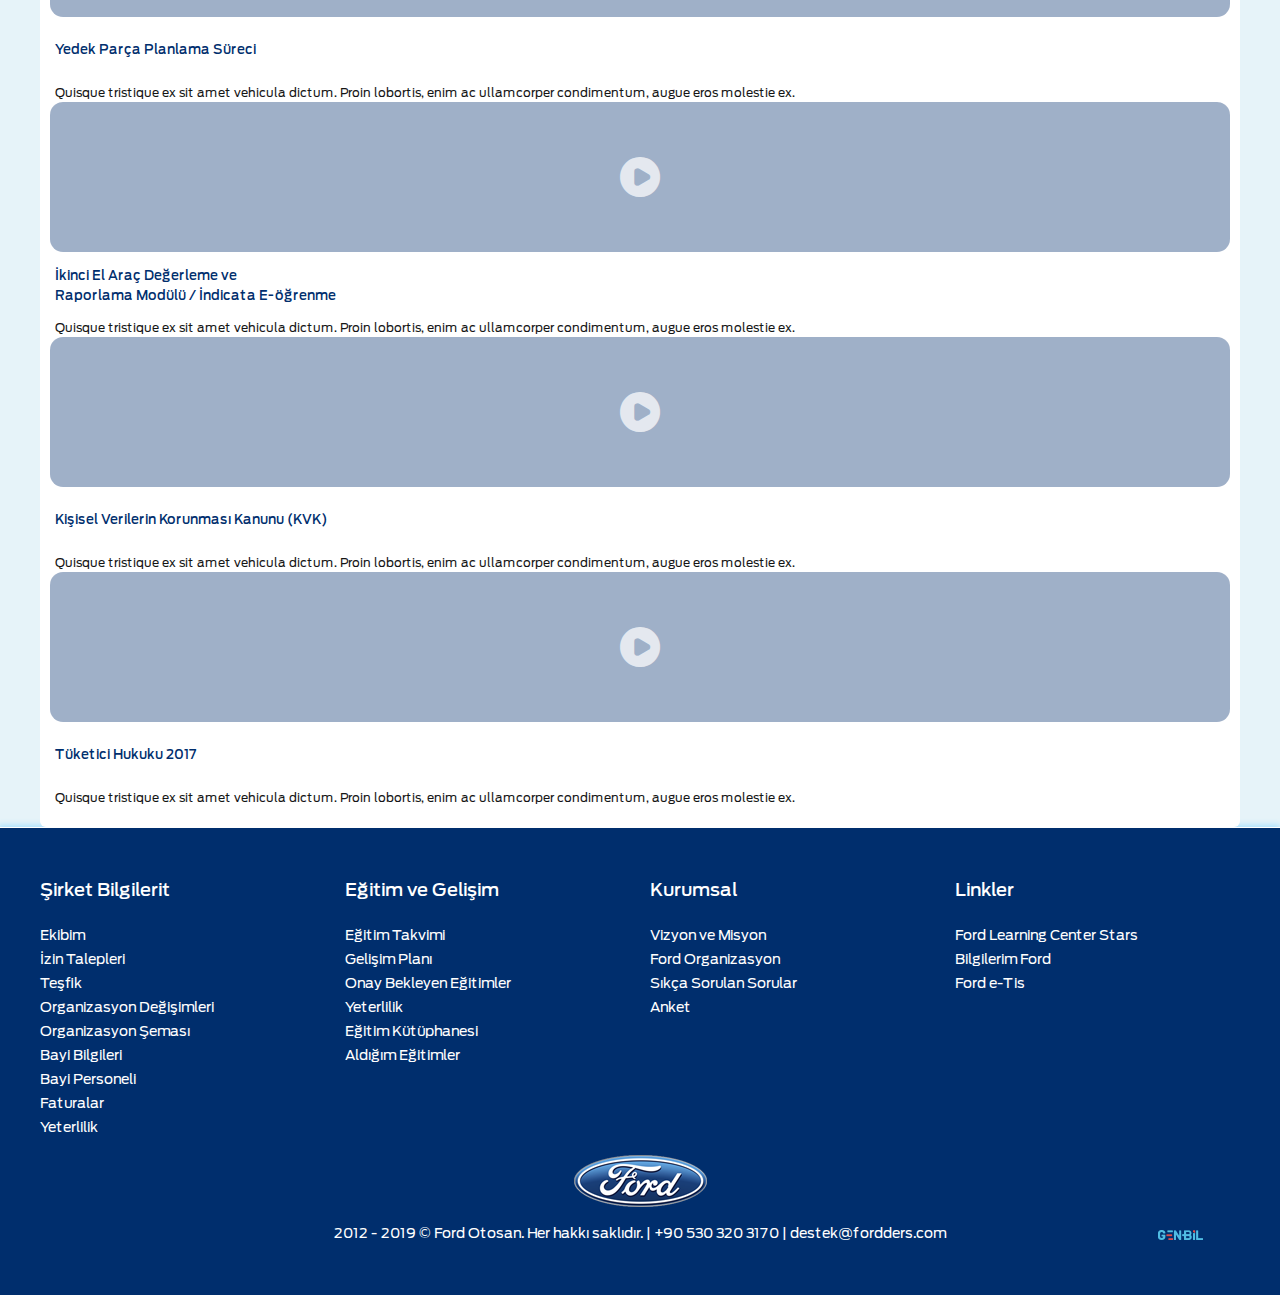
==== commit 283b2bef: "popups 10px margin" ====
--- a/index.html
+++ b/index.html
@@ -653,7 +653,7 @@
 						</div>
 					</div>
 				</div>
-				<div class="col-xs-12 col-sm-12 col-md-12 col-lg-9 mt-4">
+				<div class="col-xs-12 col-sm-12 col-md-12 col-lg-12 col-xl-9 mt-4">
 					<div class="duyuruButton titleArea">
 						<div class="duyuruTextArea">
 							<div class="duyuruInfo">
--- a/css/style.css
+++ b/css/style.css
@@ -3,4 +3,4 @@
 @import url(../slick/slick.css);
 @import url(../slick/slick-theme.css);
 @import url(customize.css);
-@import url(nav2.css);
+@import url(nav.css);
